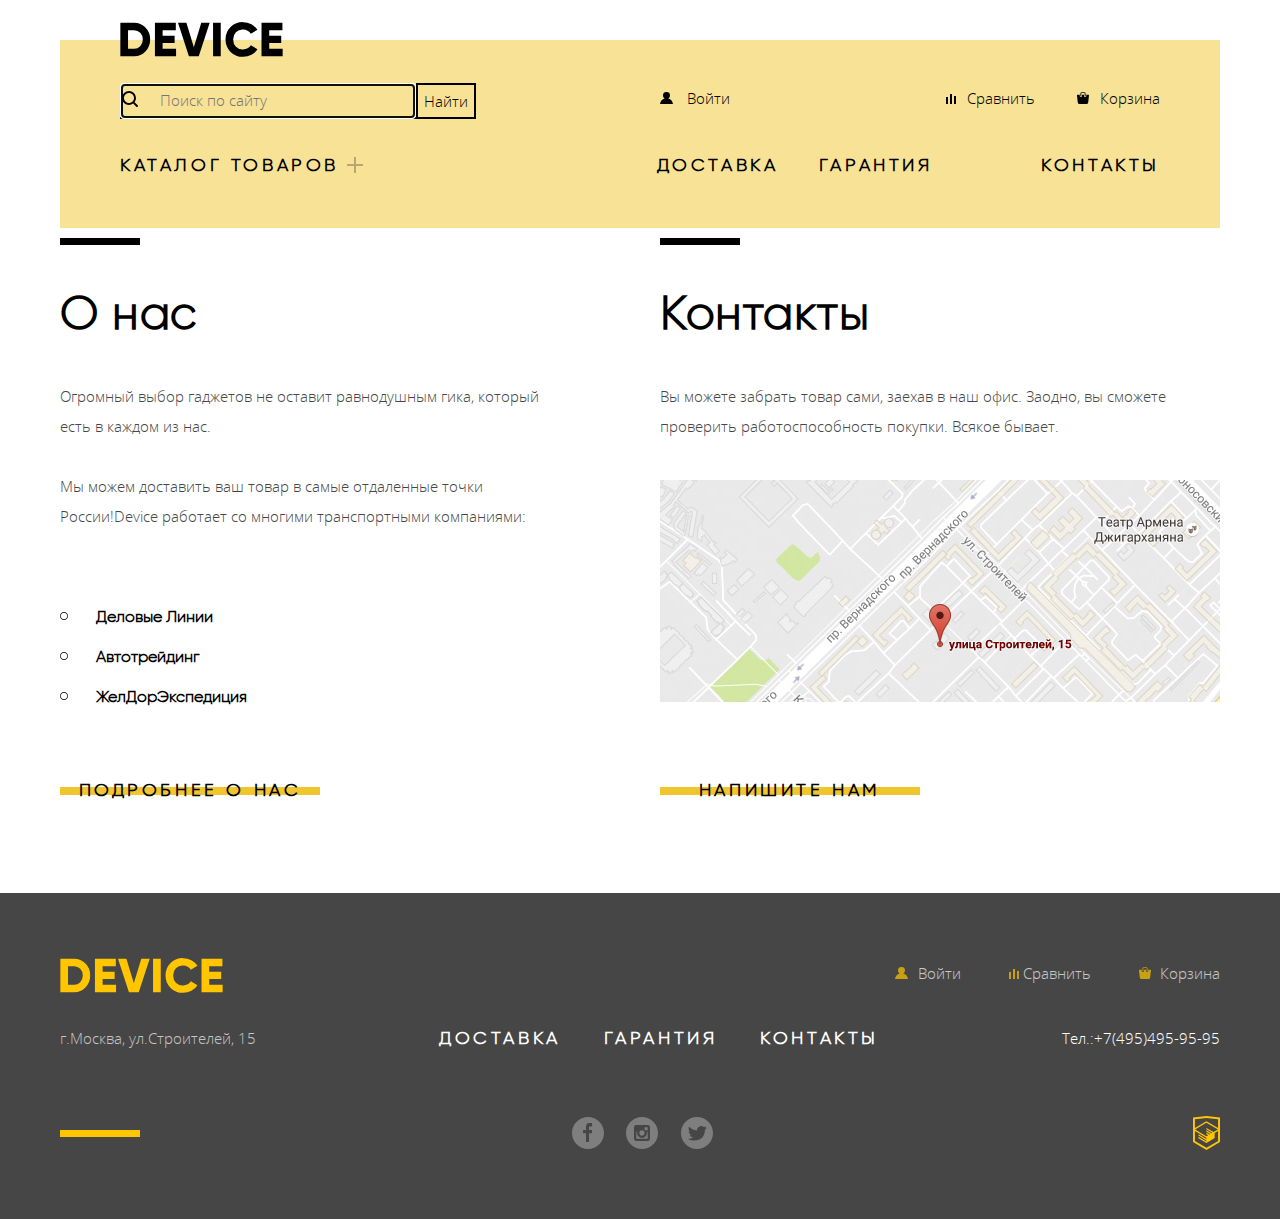
==== index.html @ 3c6da35f "Вносит изменения по замечаниям(perfect pixel)" ====
<!DOCTYPE html>
<html lang="ru">
  <head>
    <meta charset="utf-8">
    <title>HTML Academy: Девайс</title>
    <link rel="stylesheet" href="css/normalize.css">
    <link rel="stylesheet" href="css/style.css">
  </head>
  <body>
      <header class="main-header">
        <nav class="wrapper main-navigation">
          <a class="main-header-logo">
            <svg xmlns="http://www.w3.org/2000/svg" viewBox="0 0 164 35" width="163" height="35" role="img" aria-labelledby="logo-title">
              <title id="logo-title">Логотип магазина Device</title>
              <path d="m0.35 0.7v33.6h13.532a15.723 15.723 0 0 0 11.72-4.824 16.464 16.464 0 0 0 4.712-11.976 16.465 16.465 0 0 0-4.712-11.976 15.723 15.723 0 0 0-11.72-4.824zm7.733 26.208v-18.819h5.8a8.648 8.648 0 0 1 6.5 2.568 9.412 9.412 0 0 1 2.489 6.84 9.41 9.41 0 0 1-2.489 6.84 8.646 8.646 0 0 1-6.5 2.568h-5.8zm34.8-5.952h12.082v-7.3h-12.086v-5.567h13.291v-7.389h-21.024v33.6h21.265v-7.392h-13.532v-5.952zm36.343 13.344 11.019-33.6h-8.458l-7.491 24.72-7.491-24.72h-8.457l11.019 33.6zm14.4 0h7.733v-33.6h-7.733zm38.615-1.416a15.514 15.514 0 0 0 6.041-5.688l-6.67-3.84a7.488 7.488 0 0 1-3.165 3.024 9.874 9.874 0 0 1-4.664 1.1 9.594 9.594 0 0 1-7.177-2.736 9.907 9.907 0 0 1-2.682-7.248 9.908 9.908 0 0 1 2.682-7.248 9.594 9.594 0 0 1 7.177-2.736 9.914 9.914 0 0 1 4.64 1.08 7.6 7.6 0 0 1 3.189 3.048l6.67-3.84a15.881 15.881 0 0 0-6.09-5.688 17.419 17.419 0 0 0-8.409-2.088 17.12 17.12 0 0 0-17.592 17.472 17.12 17.12 0 0 0 17.589 17.476 17.519 17.519 0 0 0 8.458-2.088zm17.881-11.928h12.082v-7.3h-12.085v-5.567h13.29v-7.389h-21.022v33.6h21.264v-7.392h-13.532v-5.952z"/>
            </svg>
          </a>
          <ul class="user-navigation-list">
            <li>
              <form class="search-form" action="https://echo.htmlacademy.ru" method="post">
                <label class="visually-hidden" for="search">Поиск по сайту</label>
                <input class="search-input" type="search" name="search" id="search" autofocus placeholder="Поиск по сайту">
                <input class="search-button" type="submit" value="Найти">
              </form>
            </li>
            <li>
              <ul class="user-navigation">
                <li>
                  <a href="login.html">
                    <svg class="header-icon header-user-icon">
                      <use xlink:href="img/usernavigation.svg#user"></use>
                    </svg>
                    Войти
                  </a>
                </li>
                <li>
                  <a href="compare.html">
                    <svg class="header-icon header-compare-icon">
                      <use xlink:href="img/usernavigation.svg#compare"></use>
                    </svg>
                    Сравнить
                  </a>
                </li>
                <li>
                  <a href="cart.html">
                    <svg class="header-icon header-cart-icon">
                      <use xlink:href="img/usernavigation.svg#cart"></use>
                    </svg>
                    Корзина
                  </a>
                </li>
              </ul>
            </li>
          </ul>
          <ul class="site-navigation-list">
            <li class="main-catalog">
              <a class="catalog-link" href="catalog.html">Каталог товаров</a>
              <ul class="main-catalog-list">
                <li class="catalog-list-item">
                  <a href="catalog-vr.html">Виртуальная реальность</a>
                  <a href="catalog-monopods.html">Моноподы для селфи</a>
                  <a href="catalog-action-camera.html">Экшн камера</a>
                </li>
                <li class="catalog-list-item">
                  <a href="catalog-fitness-bracelets.html">Фитнес-браслеты</a>
                  <a href="catalog-smart-watch.html">Умные часы</a>
                </li>
                <li class="catalog-list-item">
                  <a href="catalog-quadcopters.html">Квадрокоптеры</a>
                </li>
              </ul>
            </li>
            <li><a href="delivery.html">Доставка</a></li>
            <li><a href="warranty.html">Гарантия</a></li>
            <li><a href="contacts.html">Контакты</a></li>
          </ul>
        </nav>
      </header>
      <main class="page-content">
        <div class="container">
          <h1 class="visually-hidden">Интернет-магазин Device</h1>
          <!-- Здесь будет еще 4 section -->
          <div class="columns">
            <section class="aboutUs">
              <h2>О нас</h2>
              <p>Огромный выбор гаджетов не оставит равнодушным гика, который есть в каждом из нас.</p>
              <p>Мы можем доставить ваш товар в самые отдаленные точки России!Device работает со многими
                транспортными компаниями:</p>
              <ul>
                <li>Деловые Линии</li>
                <li>Автотрейдинг</li>
                <li>ЖелДорЭкспедиция</li>
              </ul>
              <a class="button about-button" href="about-us.html">Подробнее о нас</a>
            </section>

            <section class="contacts">
              <h2>Контакты</h2>
              <p>Вы можете забрать товар сами, заехав в наш офис. Заодно, вы сможете проверить работоспособность
                покупки. Всякое бывает.
              </p>
              <a class="contacts-map" href="map.html">
                <img src="img/map-jpg.jpg" width="560" height="222" alt="Мы находимся по адресу г.Москва, ул.Строителей, 15">
              </a>
              <a class="button about-button" href="write-to-us.html">Напишите нам</a>
            </section>
          </div>
        </div>
      </main>
      <footer class="main-footer">
        <div class="wrapper footer-wrapper">
          <div class="footer-row footer-row-user">
            <a class="footer-logo">
              <svg xmlns="http://www.w3.org/2000/svg" viewBox="0 0 164 35" width="163" height="35" role="img" aria-labelledby="logo-title">
                <title id="logo-title">Логотип магазина Device</title>
                <path d="m0.35 0.7v33.6h13.532a15.723 15.723 0 0 0 11.72-4.824 16.464 16.464 0 0 0 4.712-11.976 16.465 16.465 0 0 0-4.712-11.976 15.723 15.723 0 0 0-11.72-4.824zm7.733 26.208v-18.819h5.8a8.648 8.648 0 0 1 6.5 2.568 9.412 9.412 0 0 1 2.489 6.84 9.41 9.41 0 0 1-2.489 6.84 8.646 8.646 0 0 1-6.5 2.568h-5.8zm34.8-5.952h12.082v-7.3h-12.086v-5.567h13.291v-7.389h-21.024v33.6h21.265v-7.392h-13.532v-5.952zm36.343 13.344 11.019-33.6h-8.458l-7.491 24.72-7.491-24.72h-8.457l11.019 33.6zm14.4 0h7.733v-33.6h-7.733zm38.615-1.416a15.514 15.514 0 0 0 6.041-5.688l-6.67-3.84a7.488 7.488 0 0 1-3.165 3.024 9.874 9.874 0 0 1-4.664 1.1 9.594 9.594 0 0 1-7.177-2.736 9.907 9.907 0 0 1-2.682-7.248 9.908 9.908 0 0 1 2.682-7.248 9.594 9.594 0 0 1 7.177-2.736 9.914 9.914 0 0 1 4.64 1.08 7.6 7.6 0 0 1 3.189 3.048l6.67-3.84a15.881 15.881 0 0 0-6.09-5.688 17.419 17.419 0 0 0-8.409-2.088 17.12 17.12 0 0 0-17.592 17.472 17.12 17.12 0 0 0 17.589 17.476 17.519 17.519 0 0 0 8.458-2.088zm17.881-11.928h12.082v-7.3h-12.085v-5.567h13.29v-7.389h-21.022v33.6h21.264v-7.392h-13.532v-5.952z"/>
              </svg>
            </a>
            <ul class="footer-user-navigation">
              <li>
                <a href="login.html">
                  <svg class="footer-icon footer-user-icon">
                    <use xlink:href="img/usernavigation.svg#user"></use>
                  </svg>
                  Войти
                </a>
              </li>
              <li>
                <a href="compare.html">
                  <svg class="footer-icon footer-compare-icon">
                    <use xlink:href="img/usernavigation.svg#compare"></use>
                  </svg>
                  Сравнить
                </a>
              </li>
              <li>
                <a href="cart.html">
                  <svg class="footer-icon footer-cart-icon">
                    <use xlink:href="img/usernavigation.svg#cart"></use>
                  </svg>
                  Корзина
                </a>
              </li>
            </ul>
          </div>

          <div class="footer-row footer-row-site">
            <p>г.Москва, ул.Строителей, 15</p>
            <ul class="footer-site-navigation">
              <li><a href="delivery.html">Доставка</a></li>
              <li><a href="warranty.html">Гарантия</a></li>
              <li><a href="contacts.html">Контакты</a></li>
            </ul>
            <a class="footer-phone" href="tel:+74954959595">Тел.:+7(495)495-95-95</a>
          </div>

          <div class="footer-row footer-row-social">
            <ul class="footer-social">
              <li class="fb">
                <a class="social-button" href="#">
                  <span class="visually-hidden">Фейсбук</span>
                  <svg xmlns="http://www.w3.org/2000/svg" width="32" height="32" viewBox="0 0 32 32">
                    <path fill="#FFF" d="M16 0C7.164 0 0 7.163 0 16s7.164 16 16 16c8.837 0 16-7.164 16-16S24.837 0 16 0zm4.062
                    9.455h-3.021v3.444h3.021v3.445h-3.021v8.61H14.02v-8.61H11v-3.445h3.021V9.455c0-1.902
                    1.353-3.445 3.021-3.445h3.021v3.445z"/>
                  </svg>
                </a>
              </li>
              <li class="instagram">
                <a class="social-button" href="#">
                  <span class="visually-hidden">Инстаграм</span>
                  <svg xmlns="http://www.w3.org/2000/svg" width="32" height="32" viewBox="0 0 32 32"><g fill="#FFF">
                    <path d="M20.916 16a4.938 4.938 0 1 1-9.877 0c0-.394.051-.773.138-1.14h-.897v6.838h11.396V14.86h-.897c.086.367.137.746.137 1.14z"/>
                    <path d="M15.978 18.659c1.466 0 2.659-1.193 2.659-2.659s-1.193-2.659-2.659-2.659c-1.466 0-2.659 1.193-2.659 2.659s1.192 2.659 2.659
                    2.659zM18.637 10.302h3.039v3.039h-3.039z"/><path d="M16 0C7.164 0 0 7.164 0 16c0 8.837 7.164 16 16 16 8.837 0 16-7.163 16-16 0-8.836-7.163-16-16-16zm7.955 21.698a2.285
                    2.285 0 0 1-2.279 2.279H10.279A2.285 2.285 0 0 1 8 21.698V10.302a2.286 2.286 0 0 1 2.279-2.279h11.396a2.286 2.286 0 0 1 2.279 2.279v11.396z"/></g></svg>
                </a>
              </li>
              <li class="twitter">
                <a class="social-button" href="#">
                  <span class="visually-hidden">Твиттер</span>
                  <svg xmlns="http://www.w3.org/2000/svg" width="32" height="32" viewBox="0 0 32 32">
                    <path fill="#FFF" d="M16 0C7.164 0 0 7.164 0 16c0 8.837 7.164 16 16 16 8.837 0 16-7.163 16-16 0-8.836-7.163-16-16-16zm7.944
                    12.809c-.251 6.516-3.463 10.832-10.992 10.702h-.486c-.447 0-4.543-.443-5.344-1.823 2.479.19 4.247-.406 5.12-1.136-1.048-.289-2.923-.461-3.251-2.848.384.104.618.221
                    1.299.113-1.307-.824-2.758-1.519-2.679-3.643.311.317 1.164.518 1.46.457-.768-.233-2.149-3.244-.974-4.781 1.984 1.79 4.075 3.482 7.804 3.643.227-2.214 1.24-3.699
                    3.168-4.325 1.84-.479 3.255.26 3.901 1.138.737-.224 1.453-.466 2.193-.685-.004.833-.569 1.463-.935 1.709.747.165 1.423-.475 1.423-.475-.184.963-1.094 1.725-1.707 1.954z"/></svg>
                </a>
              </li>
            </ul>
            <a class="footer-logo-htmlacademy" href="https://htmlacademy.ru/intensive/htmlcss">
              <img src="img/logo-html.svg" width="27" height="35" alt="Логотип HTML Academy">
            </a>
          </div>
        </div>
      </footer>

      <section class="modal modal-write">
        <h2 class="visually-hidden">Напишите нам</h2>
        <form class="write-form" action="https://echo.htmlacademy.ru" method="post">
          <p class="write-item">
            <label for="write-name">Ваше имя:</label>
            <input id="write-name" type="text" name="name" value="" placeholder="Имя Фамилия">
          </p>
          <p class="write-item">
            <label for="write-email">Ваш e-mail:</label>
            <input id="write-email" type="email" name="email" value="" placeholder="email@example.com">
          </p>
          <p class="write-item">
            <label for="write-comment">Текст письма:</label>
            <textarea id="write-comment" name="comment" placeholder="В свободной форме"></textarea>
          </p>
          <button class="button" type="submit">Отправить</button>
        </form>
        <button class="modal-close" type="button"><span class="visually-hidden">Закрыть</span></button>
      </section>

      <section class="modal modal-map">
        <h2 class="visually-hidden">Как до нас добраться</h2>
        <p>
          <img src="img/map-big-jpg.jpg" width="960" height="559" alt="Мы находимся по адресу г.Москва, ул.Строителей, 15">
        </p>
        <button class="modal-close" type="button"><span class="visually-hidden">Закрыть</span></button>
      </section>
  </body>
</html>
---- css/style.css ----
@font-face {
    font-family: 'Gilroy ExtraBold';
    src: url('../fonts/gilroylight.woff'),
         url('../fonts/gilroyextrabold.woff2');
}

@font-face {
    font-family: 'Gilroy Light';
    src: url('../fonts/gilroylight.woff'),
         url('../fonts/gilroylight.woff2');
}

@font-face {
    font-family: 'Open Sans';
    src: url('../fonts/opensans.woff'),
         url('../fonts/opensans.woff2');
}

@font-face {
    font-family: 'Open Sans Light';
    src: url('../fonts/opensanslight.woff'),
         url('../fonts/opensanslight.woff2');
}

body{
    min-width: 1160px;
    margin: 0 auto;
    padding: 0;
    padding-top: 40px;

    font-family: "Open Sans Light", Arial, sans-serif;
    font-size: 15px;
    font-weight: 300;
    font-style: normal;
    font-stretch: normal;
    line-height: 2;
    color: #464646;
    background-color: #ffffff;
}

a{
    text-decoration: none;
}

img{
    max-width: 100%;
    height: auto;
}

.visually-hidden:not(:focus):not(:active),
input[type="checkbox"].visually-hidden,
input[type="radio"].visually-hidden {
    position: absolute;
    width: 1px;
    height: 1px;
    margin: -1px;
    border: 0;
    padding: 0;
    white-space: nowrap;
    clip-path: inset(100%);
    clip: rect(0 0 0 0);
    overflow: hidden;
}

/* HEADER---------------------------------------------------------------------- */

.main-header{
    width: 1160px;
    position: relative;
    margin: 0 auto;
    padding-top: 43px;
    box-sizing: border-box;
    color: #000000;
    background-color: #f7e296;
}

.wrapper{
    width: 1040px;
    margin: 0 auto;
    padding: 0;
}

.main-header-logo{
    position: absolute;
    top: -18px;
}

.main-header-logo:hover svg,
.footer-logo:hover svg{
    opacity: 0.6;
}

.main-header-logo:focus svg,
.footer-logo:focus svg{
    opacity: 0.3;
}

.user-navigation-list{
    display: flex;
    flex-wrap: wrap;
    flex-direction: row;
    justify-content: space-between;
    margin: 0;
    margin-bottom: 35px;
    padding: 0;
    list-style: none;
}

.user-navigation-list a{
    color: #000000;
}

.header-user-icon{
    width: 13px;
    height: 12px;
    margin-right: 10px;
}

.header-compare-icon{
    width: 10px;
    height: 10px;
    margin-right: 7px;
}

.header-cart-icon{
    width: 12px;
    height: 12px;
    margin-right: 7px;
}

.user-navigation{
    display: flex;
    justify-content: space-between;
    width: 500px;
    margin: 0;
    padding: 0;
    list-style: none;
}

.user-navigation li{
    vertical-align: middle;
}

.user-navigation li:first-child{
    width: 274px;
}

.user-navigation li:last-child{
    margin-left: 30px;
}

.logout-link{
    margin-left: 19px;
    color: #000000;
    opacity: 0.3;
}

.logout-link:focus{
    color: #000000;
}

.site-navigation-list a,
.main-catalog-list a{
    display: block;
    color: #000000;
}

.user-navigation a{
    color: #000000;
}

.user-navigation-list a:hover,
.user-navigation a:hover,
.site-navigation-list a:hover,
.main-catalog-list a:hover{
    color: #000000;
    opacity: 0.6;
}

.user-navigation-list a:focus,
.user-navigation a:focus,
.site-navigation-list a:focus,
.main-catalog-list a:focus{
    color: #000000;
    opacity: 0.3;
}

.user-navigation a:hover + .header-icon{
    opacity: 0.6;
}

.user-navigation a:focus + .header-icon{
    opacity: 0.3;
}

.search-form{
    position: relative;
    display: flex;
    justify-content: space-between;
    width: 356px;
    margin: 0;
    padding: 0;
}

.search-form::before{
    content: '';
    position: absolute;
    top: 8px;
    left: 2px;
    width: 16px;
    height: 16px;
    background-image: url('../img/search.svg');
    background-repeat: no-repeat;
    background-position: top center;
    background-size: 100%;
}

.search-input{
    width: 100%;
    padding-left: 40px;
    font:inherit;
    color: rgba(0, 0, 0, 0.3);
    background-color: #f7e296;
    border: none;
}

.search-input:hover{
    color: rgba(0, 0, 0, 0.6);
}

.search-input:focus{
    color: #000000;
    border-bottom: 2px solid #000000;
}

.search-button{
    visibility: hidden;
    font: inherit;
    background-color: #f7e296;
    border: 2px solid #000000;
}

.search-button:hover{
    color: #ffffff;
    background-color: #000000;
}

.search-button:focus{
    color: rgba(255, 255, 255, 0.3);
    background-color: #000000;
}

.search-input:focus + .search-button{
    visibility: visible;
}

.site-navigation-list{
    display: flex;
    flex-wrap: wrap;
    flex-direction: row;
    justify-content: space-between;
    margin: 0;
    padding: 0;
    padding-bottom: 50px;
    list-style: none;
    font-family: 'Gilroy ExtraBold', Arial, sans-serif;
    font-size: 18px;
    font-weight: 800;
    font-style: normal;
    font-stretch: normal;
    line-height: 1.33;
    letter-spacing: 3.6px;
    text-transform: uppercase;
}

.site-navigation-list > li:first-child{
    position: relative;
    margin-right: 277px;
}

.site-navigation-list > li:last-child{
    margin-left: 68px;
}

.main-catalog-list {
    display: none;
    position: absolute;
    top: 40px;
    left: -60px;
    z-index: 3;
    width: 1100px;
    margin: 0;
    padding: 0;
    padding-left: 60px;
    padding-bottom: 40px;
    list-style: none;
    font-family: 'Open Sans Light', Arial, sans-serif;
    font-size: 15px;
    font-weight: 300;
    line-height: 2.4;
    letter-spacing: 0.2px;
    text-transform: none;
    background-color: #f7e296;
}

.catalog-list-item{
    padding: 0;
    padding-right: 60px;
    margin: 0;
    margin-top: -10px;
    margin-right: 0px;
}

.catalog-link:hover + .main-catalog-list{
    display: flex;
    flex-wrap: wrap;
    flex-direction: row;
    justify-content: flex-start;
    
}

.catalog-link::after{
    content: '';
    position: absolute;
    bottom: 5px;
    right: -24px;
    width: 16px;
    height: 16px;
    background-image: url('../img/plus.svg');
    background-repeat: no-repeat;
    background-position: top center;
    background-size: 100%;
    opacity: 0.3;
}

.page-content{
    margin-bottom: 90px;
}

.container{
    width: 1160px;
    margin: 0 auto;
}

.columns{
    position: relative;
    margin: 0;
    padding: 0;
    padding-top: 62px;
    display: flex;
    justify-content: space-between;
}

.columns h2{
    margin: 0;
    padding: 0;
    font-family: 'Gilroy ExtraBold', Arial, sans-serif;
    font-size: 47px;
    font-weight: 800;
    line-height: 1.02;
    letter-spacing: 0.5px;
    text-align: left;
    color: #000000;
}

.columns p{
    margin: 0;
    padding: 0;
}

.columns ul{
    font-family: 'Gilroy ExtraBold', Arial, sans-serif;
    font-size: 16px;
    font-weight: 800;
    line-height: 2.5;
    color: #000000;
}

.aboutUs{
    position: relative;
    display: flex;
    flex-direction: column;
    width: 480px;
}

.aboutUs::before{
    position: absolute;
    top: -52px;
    left: 0px;
    width: 80px;
    height: 7px;
    background-color: #000000;
    content: "";
}

.aboutUs h2{
    margin-bottom: 43px;
}

.aboutUs p{
    margin-bottom: 30px;
}

.aboutUs p:nth-of-type(2){
    margin-bottom: 66px;
}

.aboutUs ul{
    margin: 0;
    margin-bottom: 62px;
    padding: 0;
    list-style: none;
}

.aboutUs ul li{
    position: relative;
    padding-left: 36px;

}

.aboutUs ul li::before{
    content: '';
    position: absolute;
    top: 15px;
    left: 0;
    width: 8px;
    height: 8px;
    background-image: url('../img/slider-button-empty.svg');
    background-repeat: no-repeat;
    background-position: top center;
    background-size: 100%;
}

.about-button{
    width: 260px;
}

.contacts{
    position: relative;
    display: flex;
    flex-direction: column;
    width: 560px;
}

.contacts::before{
    position: absolute;
    top: -52px;
    left: 0px;
    width: 80px;
    height: 7px;
    background-color: #000000;
    content: "";
}

.contacts h2{
    margin-bottom: 43px;
}

.contacts p{
    margin-bottom: 39px;
}

.contacts-map{
    margin-bottom: 68px;
}

.button{
    position: relative;
    font-family: 'Gilroy ExtraBold', Arial, sans-serif;
    font-size: 18px;
    font-weight: 800;
    line-height: 1.33;
    letter-spacing: 3.6px;
    text-align: center;
    color: #000000;
    text-transform: uppercase;
    background: none;
    border: none;
    cursor: pointer;
}

.button::after{
    position: absolute;
    top: 50%;
    left: 50%;
    z-index: -1;
    width: 100%;
    height: 8px;
    content: '';
    background-color:#f0c52e;
    transform: translate(-50%, -50%);
}

.button:hover::after,
.button:focus::after{
    height: 40px;
}

.button:focus{
    opacity: 0.3;
}

.catalog-container{
    margin: 0;
    padding: 0;
    padding-top: 37px;
    box-sizing: border-box;
}

.page-title{
    margin: 0;
    margin-bottom: 20px;
    padding: 0;
    font-family: 'Gilroy ExtraBold', Arial, sans-serif;
    font-size: 47px;
    font-weight: 800;
    line-height: 1.02;
    letter-spacing: 0.5px;
    text-align: left;
    color: #000000;
}

.breadcrumbs{
    display: flex;
    margin: 0;
    margin-bottom: 44px;
    padding: 0;
    list-style: none;
}

.breadcrumbs li{
    position: relative;
    margin-right: 39px;
}

.breadcrumbs li:last-child{
    margin-right: 0;
}

.breadcrumbs li::after{
    content: '';
    position: absolute;
    bottom: 10px;
    right: -18px;
    width: 4px;
    height: 7px;
    background-image: url('../img/nav-arrow.svg');
    background-repeat: no-repeat;
    background-position: top center;
    background-size: 100%;
}

.breadcrumbs li:last-of-type::after {
    display: none;
}

.breadcrumbs a{
    font-family: 'OpenSans', Arial, sans-serif;
    font-size: 14px;
    font-weight: 300;
    line-height: 1.71;
    letter-spacing: 0.1px;
    text-align: left;
    color: rgba(0, 0, 0, 0.3);
}

.breadcrumbs a:hover{
    color: rgba(0, 0, 0, 0.6);
}

.breadcrumbs a:focus{
    color: rgba(0, 0, 0, 0.1);
}

.catalog-columns{
    width: 1440px;
    display: flex;
    margin: 0 auto;
    padding: 0;
}

.filters{
    display: flex;
    justify-content: flex-end;
    width: 468px;
    margin: 0;
    padding: 0;
    padding-top: 80px;
    padding-right: 68px;
    box-sizing: border-box;
    background-color: #ebebeb;
}

.filters-wrapper{
    width: 200px;
    margin: 0;
    margin-top: 199px;
    padding: 0;
}

fieldset{
    margin: 0;
    padding: 0;
}

.filter fieldset{
    border: none;
}

.filter legend{
    width: 100%;
    margin: 0;
    margin-bottom: 6px;
    padding: 0;
    padding-top: 10px;
    font-family: 'Gilroy ExtraBold', Arial, sans-serif;
    font-size: 18px;
    font-weight: 800;
    line-height: 1.33;
    letter-spacing: 0.2px;
    text-align: left;
    color: #000000;
    border-top: 2px solid #000000;
}

.filter ul{
    list-style: none;
}

.filter-option label {
    position: relative;
    display: block;
    margin-bottom: 10px;
    cursor: pointer;
    user-select: none;
}

.filter ul li:last-child{
    margin-bottom: 40px;
}

.filter-input:disabled + label{
    color: #a6a6a6;
    opacity: 0.25;
}

.filter-input-checkbox + label::before {
    content: "";
    position: absolute;
    left: -42px;
    top: 4px;
    width: 24px;
    height: 24px;
    background-image: url("../img/checkbox-off.svg");
    background-repeat: no-repeat;
    background-position: top center;
    background-size: 100%;
}

.filter-input-checkbox:checked + label::before {
    content: "";
    position: absolute;
    left: -42px;
    top: 4px;
    width: 28px;
    height: 28px;
    background-image: url("../img/checkbox-on.svg");
    background-repeat: no-repeat;
    background-position: top center;
    background-size: 100%;
}

.filter-input-checkbox:hover + label::before {
    opacity: 0.6;
}

.filter-input-radio + label::before {
    content: "";
    position: absolute;
    left: -42px;
    top: 0;
    width: 17px;
    height: 17px;
    border: 4px solid #000000;
    border-radius: 50%;
}

.filter-input-radio:checked + label::after {
    content: "";
    position: absolute;
    top: 7px;
    left: -35px;
    width: 11px;
    height: 11px;
    background-color: #000000;
    border-radius: 50%;
}

.filter-input-radio:hover + label::before,
.filter-input-radio:hover + label::after {
    opacity: 0.6;
}

.filter-button{
    width: 100%;
    z-index: 0;
}

.catalog{
    display: flex;
    justify-content: center;
    width: 972px;
    margin: 0;
    padding: 0;
    padding-top: 70px;
    padding-bottom: 136px;
}

.catalog-wrapper{
    margin: 0;
    padding: 0;
}

.catalog-list{
    display: flex;
    flex-wrap: wrap;
    margin: 0;
    padding: 0;
    list-style: none;
    padding-top: 69px;
    padding-left: 72px;
}

.catalog-item{
    position: relative;
    width: 360px;
    margin-right: 40px;
    margin-bottom: 46px;
}

.catalog-item-button{
    position: absolute;
    top: 30%;
    display: none;
    width: 100%;
    margin: 0;
    padding: 0;
    z-index: 5;
}

.catalog-item-button .button{
    width: 200px;
    margin-bottom: 30px;
}

.catalog-item:hover .catalog-item-button {
    display: flex;
    flex-direction: column;
    justify-content: space-between;
    align-items: center;

}

.catalog-item img{
    margin-bottom: 23px;
}

.catalog-item:hover img{
    opacity: 0.7;
    background-color: #eeeeee;
}

.catalog-item:nth-child(2n){
    margin-right: 0;
}

.catalog-info{
    display: flex;
    flex-direction: row;
    justify-content: space-between;
}

.catalog-item-title{
    width: 263px;
    margin: 0;
    padding: 0;
    font-family: 'Gilroy ExtraBold', Arial, sans-serif;
    font-size: 18px;
    font-weight: 800;
    font-style: normal;
    font-stretch: normal;
    line-height: 1.33;
    letter-spacing: 0.2px;
    text-align: left;
    color: #000000;
}

.catalog-item-title a{
    font-family: 'Gilroy ExtraBold', Arial, sans-serif;
    font-size: 18px;
    font-weight: 800;
    line-height: 1.33;
    letter-spacing: 0.2px;
    text-align: left;
    color: #000000;
}

.catalog-item-price{
    width: 80px;
    margin: 0;
    padding: 0;
    font-family: 'Gilroy Light', Arial, sans-serif;
    font-size: 16px;
    font-weight: 300;
    line-height: 1.5;
    letter-spacing: 0.2px;
    text-align: right;
    color: #464646;
}

.compare-button{
    font-size: 13px;
    font-weight: 300;
    line-height: 1.54;
    letter-spacing: 0.1px;
    text-align: center;
    color: rgba(0, 0, 0, 0.5);
}

.compare-button:hover{
    color: #000000;
}

.compare-button:focus{
    color: rgba(0, 0, 0, 0.2);
}

.new::after{
    position: absolute;
    top: 29px;
    right: 27px;
    width: 56px;
    height: 40px;
    font-family: 'Gilroy ExtraBold', Arial, sans-serif;
    font-size: 14px;
    font-weight: 800;
    color: #000000;
    text-align: center;
    padding-top: 16px;
    text-transform: uppercase;
    background-color: transparent;
    border: 2px solid #000000;
    border-radius: 50%;
    content: "new";
    opacity: 0.1;
}

.main-footer{
    margin: 0;
    padding: 0;
    padding-top: 65px;
    padding-bottom: 60px;
    box-sizing: border-box;
    color: rgba(255, 255, 255, 0.7);
    background-color: #464646;
}

.footer-wrapper{
    display: flex;
    flex-direction: column;
    width: 1160px;
}

.footer-row{
    display: flex;
    flex-direction: row;
    justify-content: space-between;
    margin: 0;
    padding: 0;
}

.footer-row-user{
    margin-bottom: 21px;
}

.footer-logo svg{
    fill:#ffc600;
}

.footer-user-navigation{
    margin: 0;
    padding: 0;
}

.footer-user-navigation li{
    margin-left: 48px;
}

.footer-user-navigation .logout-link{
    margin-left: 15px;
}

.footer-user-icon{
    width: 13px;
    height: 12px;
    margin-right: 6px;
    fill: #ffc600;
}

.footer-compare-icon{
    width: 10px;
    height: 10px;
    fill: #ffc600;
}

.footer-cart-icon{
    width: 12px;
    height: 12px;
    margin-right: 5px;
    fill: #ffc600;
}

.footer-row-site{
    margin-bottom: 63px;
}

.footer-row-social{
    position: relative;
    align-items: center;
}

.footer-row-social::before {
    position: absolute;
    top: 14px;
    left: 0;
    display: block;
    margin: 0;
    width: 80px;
    height: 7px;
    content: "";
    background-color: #ffc600;
}

.footer-row-site p{
    margin: 0;
    padding: 0;
}

.footer-site-navigation{
    width: 440px;
    margin: 0;
    padding: 0;
}

.footer-user-navigation,
.footer-site-navigation,
.footer-social{
    display: flex;
    flex-direction: row;
    justify-content: space-between;
    list-style: none;
}

.footer-user-navigation a{
    font: inherit;
    color: #ffffff;
    opacity: 0.7;
}

.footer-user-navigation a:hover{
    color: #ffffff;
}

.footer-user-navigation a:focus{
    color: #ffffff;
    opacity: 0.3;
}

.footer-user-navigation a:hover + .footer-icon{
    opacity: 0.6;
}

.footer-user-navigation a:focus + .footer-icon{
    opacity: 0.3;
}

.footer-site-navigation a{
    font-family: 'Gilroy ExtraBold', Arial, sans-serif ;
    font-size: 18px;
    font-weight: 800;
    line-height: 1.33;
    letter-spacing: 3.6px;
    text-align: left;
    color: #ffffff;
    text-transform: uppercase;
}

.footer-site-navigation a:hover{
    color: #ffffff;
    opacity: 0.6;
}

.footer-site-navigation a:focus{
    color: #ffffff;
    opacity: 0.3;
}

.footer-phone{
    font: inherit;
    color: #ffffff;
}

.footer-phone:hover,
.footer-phone:focus{
    color: rgba(255, 255, 255, 0.6);
}

.footer-social{
    width: 150px;
    margin: 0 auto;
    padding: 0;
}

.footer-social a{
    opacity: 0.3;
}

.footer-social a:hover{
    opacity: 0.6;
}

.footer-social a:focus{
    opacity: 0.1;
}

.fb{
    margin-left: 20px;
}

.twitter{
    margin-right: -11px;
}

.footer-logo-htmlacademy:hover{
    opacity: 0.6;
}

.footer-logo-htmlacademy:focus{
    opacity: 0.3;
}

.modal{
    position: fixed;
}

.modal-write{
    top: 50%;
    left: 50%;
    display: none;
    width: 960px;
    height: 553px;
    margin-top: -277px;
    margin-left: -480px;
    padding: 80px 100px;
    background-color: #ffffff;
    box-shadow: 0px 10px 20px 0 rgba(4, 6, 6, 0.2);
    box-sizing: border-box;
}

.modal-close{
    position: absolute;
    top: 22px;
    right: 22px;
    width: 55px;
    height: 55px;
    background-color: #f0c52e;
    border: none;
    border-radius: 50%;
    cursor: pointer;
    opacity: 0.5;
}

.modal-close::before {
    content: "";
    position: absolute;
    top: 50%;
    left: 50%;
    width: 2px;
    height: 30px;
    background-color: #ffffff;
    transform: translate(-50%, -50%) rotate(45deg);
}

.modal-close::after {
    content: "";
    position: absolute;
    top: 50%;
    left: 50%;
    width: 2px;
    height: 30px;
    background-color: #ffffff;
    transform: translate(-50%, -50%) rotate(135deg);
}

.modal-close:hover {
    opacity: 1;
}

.modal-close:focus {
    opacity: 0.3;
}

.write-form{
    display: flex;
    flex-wrap: wrap;
    justify-content: space-between;
}

.write-form p{
    display: flex;
    flex-direction: column;
    flex-wrap: wrap;
}

.write-form label{
    font-family: 'Gilroy ExtraBold', Arial, sans-serif;
    font-size: 18px;
    font-weight: 800;
    line-height: 1.33;
    letter-spacing: normal;
    text-align: left;
    color: #000000;
}

.write-form input[type="text"],
.write-form input[type="email"]{
    width: 340px;
    padding-top: 19px;
    padding-bottom: 21px;
    padding-left: 20px;
    outline: none;
}

.write-form textarea{
    width: 740px;
    margin-bottom: 55px;
    padding-top: 19px;
    padding-left: 20px;
    padding-bottom: 84px;
    outline: none;
}

.write-form input[type="text"],
.write-form input[type="email"],
.write-form textarea{
    font-family: 'Open Sans', Arial, sans-serif;
    font-size: 14px;
    font-weight: 400;
    line-height: 1.29;
    letter-spacing: normal;
    text-align: left;
    color: rgba(70, 70, 70, 0.4);
    background-color: #f2f2f2;
    border: none;
}

.write-form input:hover,
.write-form textarea:hover{
    background-color: #eaeaea;
}

.write-form input:focus,
.write-form textarea:focus{
    color:#464646;
    outline: 3px solid #f7e296;
    background-color: #ffffff;
}

.write-form input:invalid{
    background-color: #f6dada;
}

.modal-map{
    top: 50%;
    left: 50%;
    display: none;
    width: 960px;
    height: 559px;
    margin-top: -280px;
    margin-left: -480px;
}
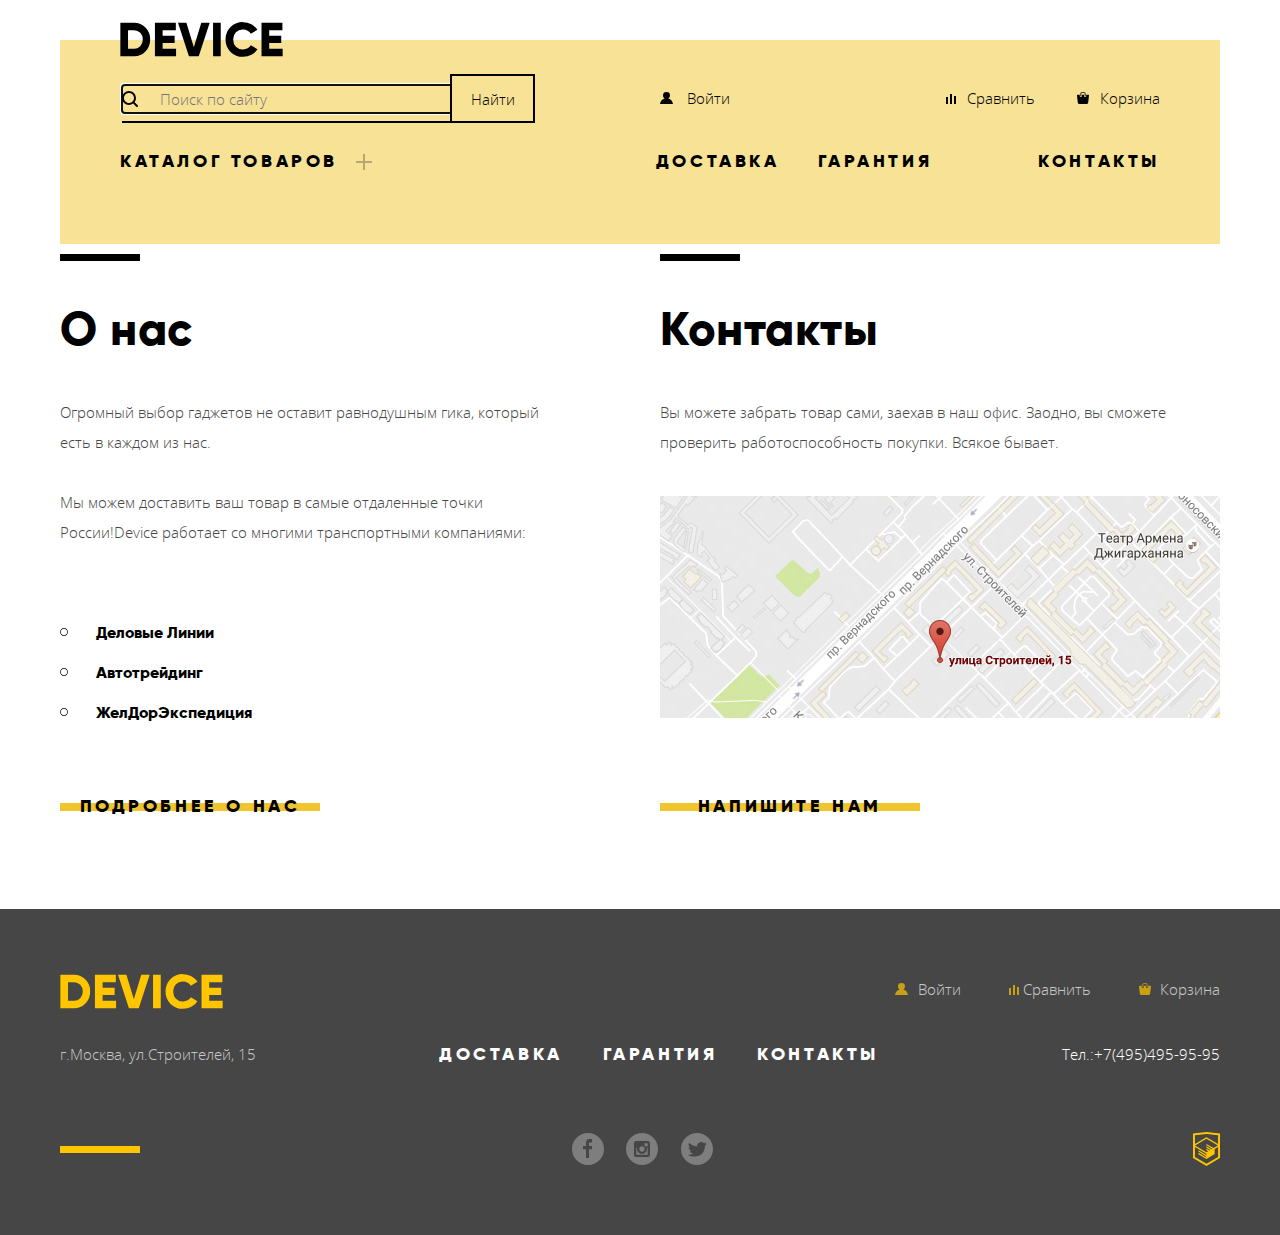
==== commit 7a8a72e3: "Вносит изменения по замечаниям(1.3.4.6)" ====
--- a/index.html
+++ b/index.html
@@ -18,9 +18,9 @@
           <ul class="user-navigation-list">
             <li>
               <form class="search-form" action="https://echo.htmlacademy.ru" method="post">
-                <label class="visually-hidden" for="search">Поиск по сайту</label>
                 <input class="search-input" type="search" name="search" id="search" autofocus placeholder="Поиск по сайту">
                 <input class="search-button" type="submit" value="Найти">
+                <label class="search-label" for="search"><span class="visually-hidden">Поиск по сайту</span></label>
               </form>
             </li>
             <li>
--- a/css/style.css
+++ b/css/style.css
@@ -1,6 +1,6 @@
 @font-face {
     font-family: 'Gilroy ExtraBold';
-    src: url('../fonts/gilroylight.woff'),
+    src: url('../fonts/gilroyextrabold.woff'),
          url('../fonts/gilroyextrabold.woff2');
 }
 
@@ -202,8 +202,24 @@
     padding: 0;
 }
 
-.search-form::before{
-    content: '';
+.search-input{
+    width: 100%;
+    padding-left: 40px;
+    font:inherit;
+    color: rgba(0, 0, 0, 0.3);
+    background-color: #f7e296;
+    border: none;
+}
+
+.search-input:hover{
+    color: rgba(0, 0, 0, 0.6);
+}
+
+.search-input:focus{
+    color: #000000;
+}
+
+.search-label{
     position: absolute;
     top: 8px;
     left: 2px;
@@ -215,26 +231,24 @@
     background-size: 100%;
 }
 
-.search-input{
-    width: 100%;
-    padding-left: 40px;
-    font:inherit;
-    color: rgba(0, 0, 0, 0.3);
-    background-color: #f7e296;
-    border: none;
-}
-
-.search-input:hover{
-    color: rgba(0, 0, 0, 0.6);
-}
-
-.search-input:focus{
-    color: #000000;
-    border-bottom: 2px solid #000000;
+.search-label::before{
+    content: "";
+    position: absolute;
+    bottom: -16px;
+    left: 0;
+    display: none;
+    width: 400px;
+    height: 2px;
+    background-color: #000000;
 }
 
 .search-button{
     visibility: hidden;
+    position: absolute;
+    top: -9px;
+    left: 330px;
+    width: 85px;
+    padding: 7.5px 0;
     font: inherit;
     background-color: #f7e296;
     border: 2px solid #000000;
@@ -252,6 +266,10 @@
 
 .search-input:focus + .search-button{
     visibility: visible;
+}
+
+.search-input:focus ~ .search-label::before{
+    display: block;
 }
 
 .site-navigation-list{
@@ -275,7 +293,7 @@
 
 .site-navigation-list > li:first-child{
     position: relative;
-    margin-right: 277px;
+    margin-right: 250px;
 }
 
 .site-navigation-list > li:last-child{
@@ -311,19 +329,27 @@
     margin-right: 0px;
 }
 
+.catalog-link{
+    padding-bottom: 20px;
+    padding-right: 30px;
+}
+
 .catalog-link:hover + .main-catalog-list{
     display: flex;
     flex-wrap: wrap;
     flex-direction: row;
     justify-content: flex-start;
-    
+}
+
+.main-catalog-list:hover{
+    display: flex;
 }
 
 .catalog-link::after{
     content: '';
     position: absolute;
-    bottom: 5px;
-    right: -24px;
+    bottom: 24px;
+    right: -4px;
     width: 16px;
     height: 16px;
     background-image: url('../img/plus.svg');
@@ -969,11 +995,16 @@
 
 .footer-user-navigation a:hover{
     color: #ffffff;
+    opacity: 1;
 }
 
 .footer-user-navigation a:focus{
     color: #ffffff;
     opacity: 0.3;
+}
+
+.footer-icon{
+    opacity: 1;
 }
 
 .footer-user-navigation a:hover + .footer-icon{
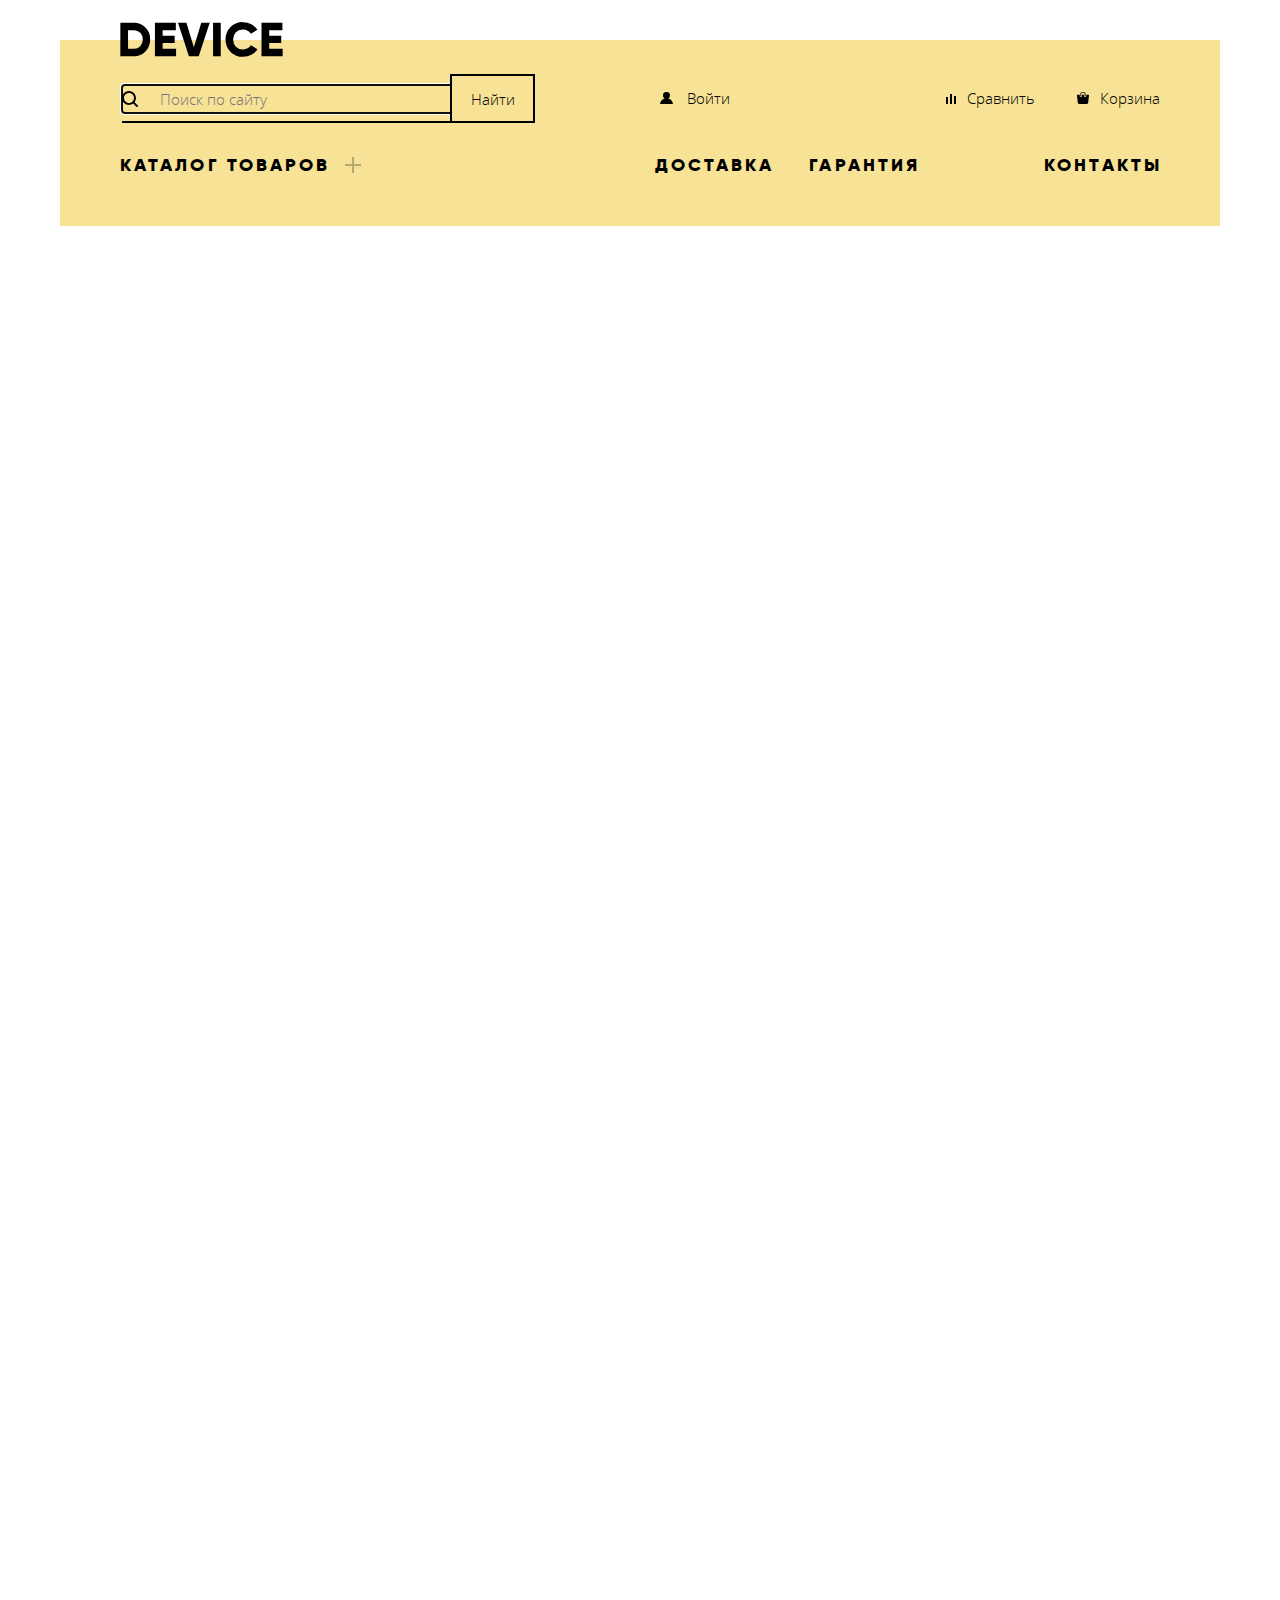
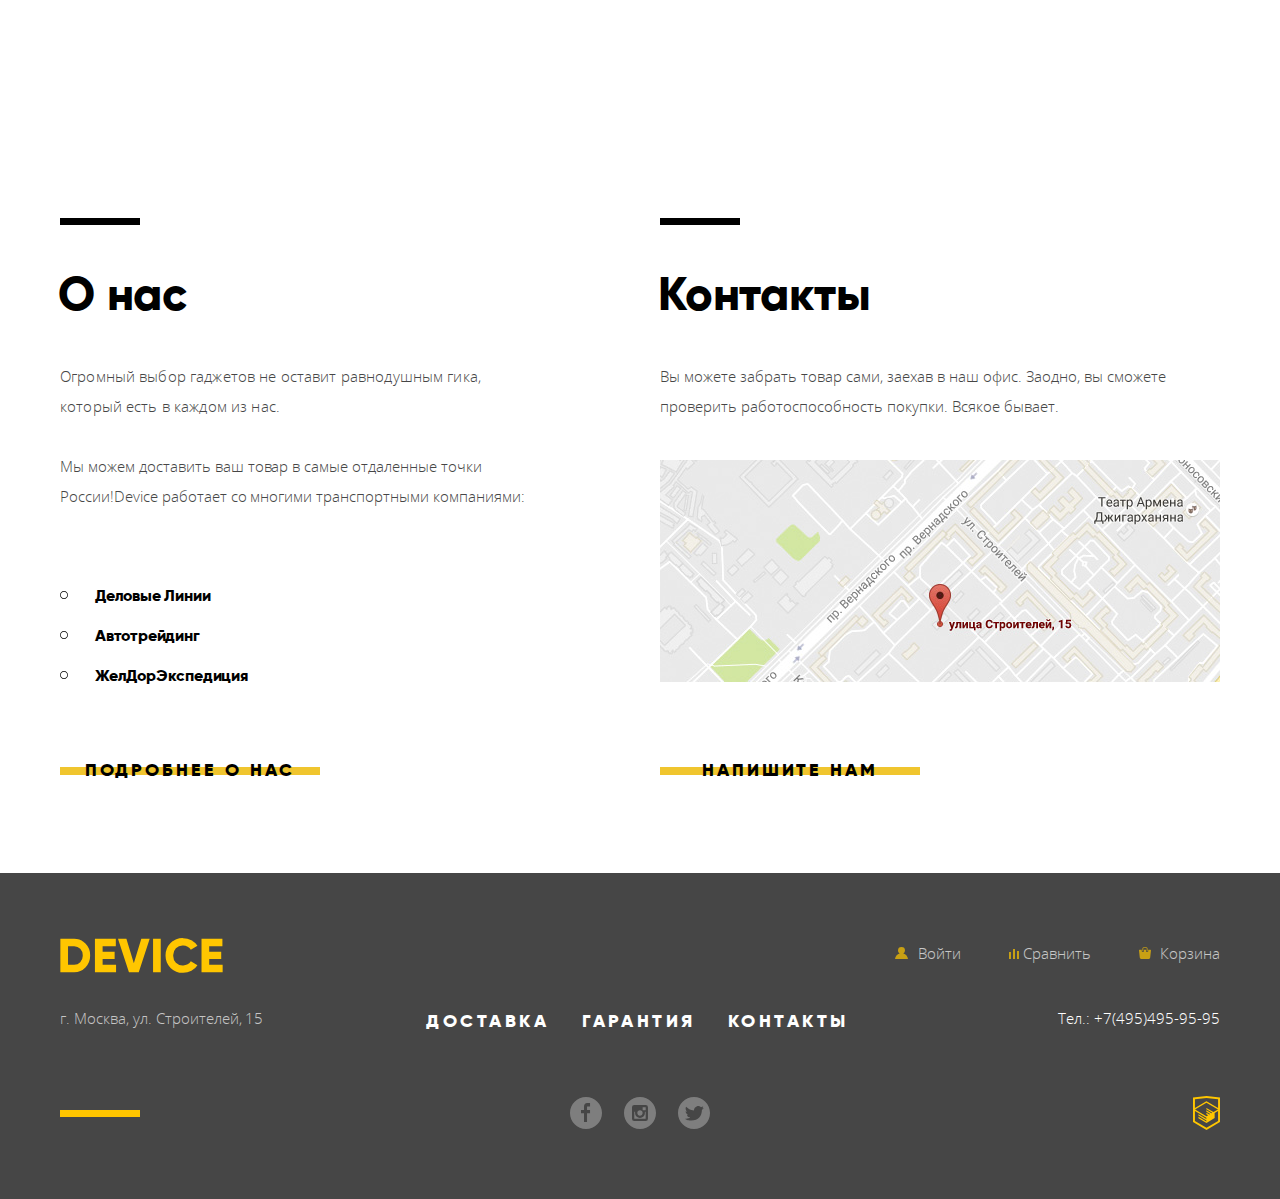
==== commit 8898c7b4: "Вносит изменения по замечаниям" ====
--- a/index.html
+++ b/index.html
@@ -70,13 +70,13 @@
                 </li>
               </ul>
             </li>
-            <li><a href="delivery.html">Доставка</a></li>
-            <li><a href="warranty.html">Гарантия</a></li>
-            <li><a href="contacts.html">Контакты</a></li>
+            <li class="delivery"><a href="delivery.html">Доставка</a></li>
+            <li class="warranty"><a href="warranty.html">Гарантия</a></li>
+            <li><a class="contacts-link" href="contacts.html">Контакты</a></li>
           </ul>
         </nav>
       </header>
-      <main class="page-content">
+      <main class="page-content page-content-index">
         <div class="container">
           <h1 class="visually-hidden">Интернет-магазин Device</h1>
           <!-- Здесь будет еще 4 section -->
@@ -145,13 +145,13 @@
           </div>
 
           <div class="footer-row footer-row-site">
-            <p>г.Москва, ул.Строителей, 15</p>
+            <p>г. Москва, ул. Строителей, 15</p>
             <ul class="footer-site-navigation">
               <li><a href="delivery.html">Доставка</a></li>
               <li><a href="warranty.html">Гарантия</a></li>
               <li><a href="contacts.html">Контакты</a></li>
             </ul>
-            <a class="footer-phone" href="tel:+74954959595">Тел.:+7(495)495-95-95</a>
+            <a class="footer-phone" href="tel:+74954959595">Тел.: +7(495)495-95-95</a>
           </div>
 
           <div class="footer-row footer-row-social">
--- a/css/style.css
+++ b/css/style.css
@@ -101,7 +101,7 @@
     flex-direction: row;
     justify-content: space-between;
     margin: 0;
-    margin-bottom: 35px;
+    margin-bottom: 38px;
     padding: 0;
     list-style: none;
 }
@@ -276,28 +276,35 @@
     display: flex;
     flex-wrap: wrap;
     flex-direction: row;
-    justify-content: space-between;
-    margin: 0;
-    padding: 0;
-    padding-bottom: 50px;
+    justify-content: flex-start;
+    margin: 0;
+    padding: 0;
+    padding-bottom: 29px;
     list-style: none;
     font-family: 'Gilroy ExtraBold', Arial, sans-serif;
     font-size: 18px;
     font-weight: 800;
-    font-style: normal;
+    /*font-style: normal;
     font-stretch: normal;
     line-height: 1.33;
-    letter-spacing: 3.6px;
+    letter-spacing: 3.6px;*/
     text-transform: uppercase;
 }
 
 .site-navigation-list > li:first-child{
     position: relative;
-    margin-right: 250px;
+    margin-right: 290px;
 }
 
 .site-navigation-list > li:last-child{
-    margin-left: 68px;
+    margin-left: auto;
+}
+
+.site-navigation-list > li> a{
+    font-size: 18px;
+    line-height: 24px;
+    letter-spacing: 3.1px;
+    font-style: normal;
 }
 
 .main-catalog-list {
@@ -331,7 +338,7 @@
 
 .catalog-link{
     padding-bottom: 20px;
-    padding-right: 30px;
+    padding-right: 34px;
 }
 
 .catalog-link:hover + .main-catalog-list{
@@ -349,7 +356,7 @@
     content: '';
     position: absolute;
     bottom: 24px;
-    right: -4px;
+    right: 4px;
     width: 16px;
     height: 16px;
     background-image: url('../img/plus.svg');
@@ -359,8 +366,21 @@
     opacity: 0.3;
 }
 
+.delivery{
+    margin-right: 35px;
+}
+
+.contacts-link{
+    margin-right: -2px;
+}
+
 .page-content{
     margin-bottom: 90px;
+}
+
+/* временно для сетки -----------------------------------*/
+.page-content-index{
+    padding-top: 1582px;
 }
 
 .container{
@@ -379,12 +399,13 @@
 
 .columns h2{
     margin: 0;
+    margin-left: -2px;
     padding: 0;
     font-family: 'Gilroy ExtraBold', Arial, sans-serif;
     font-size: 47px;
     font-weight: 800;
-    line-height: 1.02;
-    letter-spacing: 0.5px;
+    line-height: 48px;
+    letter-spacing: -0.2px;
     text-align: left;
     color: #000000;
 }
@@ -427,20 +448,26 @@
     margin-bottom: 30px;
 }
 
+.aboutUs p:nth-of-type(1){
+    letter-spacing: 0.135px;
+}
+
 .aboutUs p:nth-of-type(2){
-    margin-bottom: 66px;
+    margin-bottom: 65px;
+    letter-spacing: -0.02px;
 }
 
 .aboutUs ul{
     margin: 0;
-    margin-bottom: 62px;
+    margin-bottom: 63px;
     padding: 0;
     list-style: none;
 }
 
 .aboutUs ul li{
     position: relative;
-    padding-left: 36px;
+    padding-left: 35px;
+    letter-spacing: -0.2px;
 
 }
 
@@ -459,6 +486,10 @@
 
 .about-button{
     width: 260px;
+    font-size: 18px;
+    line-height: 24px;
+    letter-spacing: 3.28px;
+    font-style: normal;
 }
 
 .contacts{
@@ -496,7 +527,7 @@
     font-size: 18px;
     font-weight: 800;
     line-height: 1.33;
-    letter-spacing: 3.6px;
+    letter-spacing: 2.91px;
     text-align: center;
     color: #000000;
     text-transform: uppercase;
@@ -529,7 +560,7 @@
 .catalog-container{
     margin: 0;
     padding: 0;
-    padding-top: 37px;
+    padding-top: 38px;
     box-sizing: border-box;
 }
 
@@ -540,8 +571,8 @@
     font-family: 'Gilroy ExtraBold', Arial, sans-serif;
     font-size: 47px;
     font-weight: 800;
-    line-height: 1.02;
-    letter-spacing: 0.5px;
+    line-height: 48px;
+    letter-spacing: -0.2px;
     text-align: left;
     color: #000000;
 }
@@ -556,7 +587,11 @@
 
 .breadcrumbs li{
     position: relative;
-    margin-right: 39px;
+    margin-right: 36px;
+}
+
+.breadcrumbs li:nth-child(2){
+    margin-right: 38px;
 }
 
 .breadcrumbs li:last-child{
@@ -576,6 +611,10 @@
     background-size: 100%;
 }
 
+.breadcrumbs li:nth-child(2)::after{
+    right: -22px;
+}
+
 .breadcrumbs li:last-of-type::after {
     display: none;
 }
@@ -642,8 +681,8 @@
     font-family: 'Gilroy ExtraBold', Arial, sans-serif;
     font-size: 18px;
     font-weight: 800;
-    line-height: 1.33;
-    letter-spacing: 0.2px;
+    line-height: 24px;
+    letter-spacing: -0.38px;
     text-align: left;
     color: #000000;
     border-top: 2px solid #000000;
@@ -815,8 +854,8 @@
     font-weight: 800;
     font-style: normal;
     font-stretch: normal;
-    line-height: 1.33;
-    letter-spacing: 0.2px;
+    line-height: 24px;
+    letter-spacing: -0.2px;
     text-align: left;
     color: #000000;
 }
@@ -825,8 +864,8 @@
     font-family: 'Gilroy ExtraBold', Arial, sans-serif;
     font-size: 18px;
     font-weight: 800;
-    line-height: 1.33;
-    letter-spacing: 0.2px;
+    line-height: 24px;
+    letter-spacing: -0.2px;
     text-align: left;
     color: #000000;
 }
@@ -872,7 +911,7 @@
     font-weight: 800;
     color: #000000;
     text-align: center;
-    padding-top: 16px;
+    padding-top: 15px;
     text-transform: uppercase;
     background-color: transparent;
     border: 2px solid #000000;
@@ -947,7 +986,8 @@
 }
 
 .footer-row-site{
-    margin-bottom: 63px;
+    justify-content: flex-start;
+    margin-bottom: 60px;
 }
 
 .footer-row-social{
@@ -972,10 +1012,18 @@
     padding: 0;
 }
 
+.footer-row-site p:first-child{
+    margin-right: 163px;
+    font-size: 15px;
+    line-height: 30px;
+    letter-spacing: -0.02px;
+}
+
 .footer-site-navigation{
     width: 440px;
     margin: 0;
     padding: 0;
+    padding-top: 3px;
 }
 
 .footer-user-navigation,
@@ -983,8 +1031,16 @@
 .footer-social{
     display: flex;
     flex-direction: row;
-    justify-content: space-between;
+    justify-content: flex-start;
     list-style: none;
+}
+
+.footer-site-navigation li:first-child{
+    margin-right: 33px;
+}
+
+.footer-site-navigation li:nth-child(2){
+    margin-right: 32px;
 }
 
 .footer-user-navigation a{
@@ -1019,8 +1075,8 @@
     font-family: 'Gilroy ExtraBold', Arial, sans-serif ;
     font-size: 18px;
     font-weight: 800;
-    line-height: 1.33;
-    letter-spacing: 3.6px;
+    line-height: 24px;
+    letter-spacing: 3.46px;
     text-align: left;
     color: #ffffff;
     text-transform: uppercase;
@@ -1037,7 +1093,9 @@
 }
 
 .footer-phone{
+    margin-left: auto;
     font: inherit;
+    letter-spacing: -0.02px;
     color: #ffffff;
 }
 
@@ -1065,11 +1123,15 @@
 }
 
 .fb{
-    margin-left: 20px;
+    margin-left: 18px;
+}
+
+.instagram{
+    margin-left: 22px;
 }
 
 .twitter{
-    margin-right: -11px;
+    margin-left: 22px;
 }
 
 .footer-logo-htmlacademy:hover{
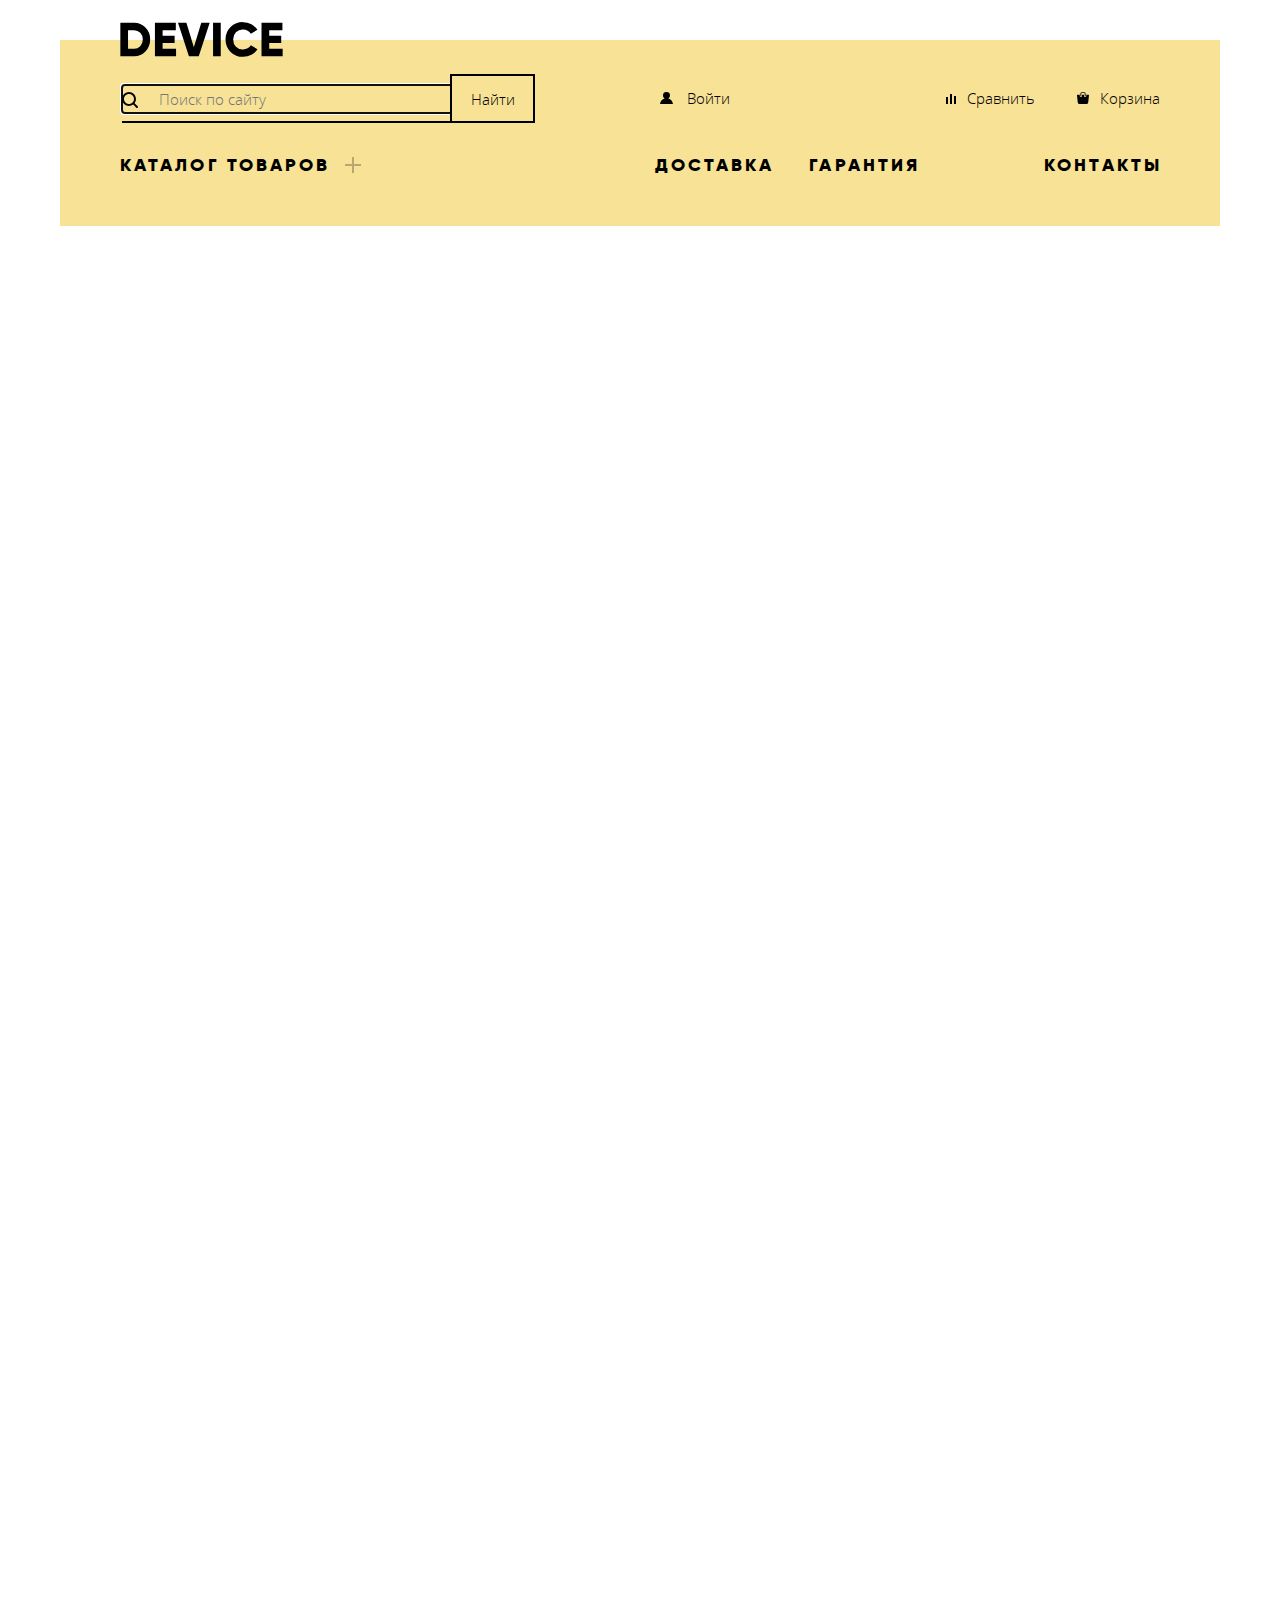
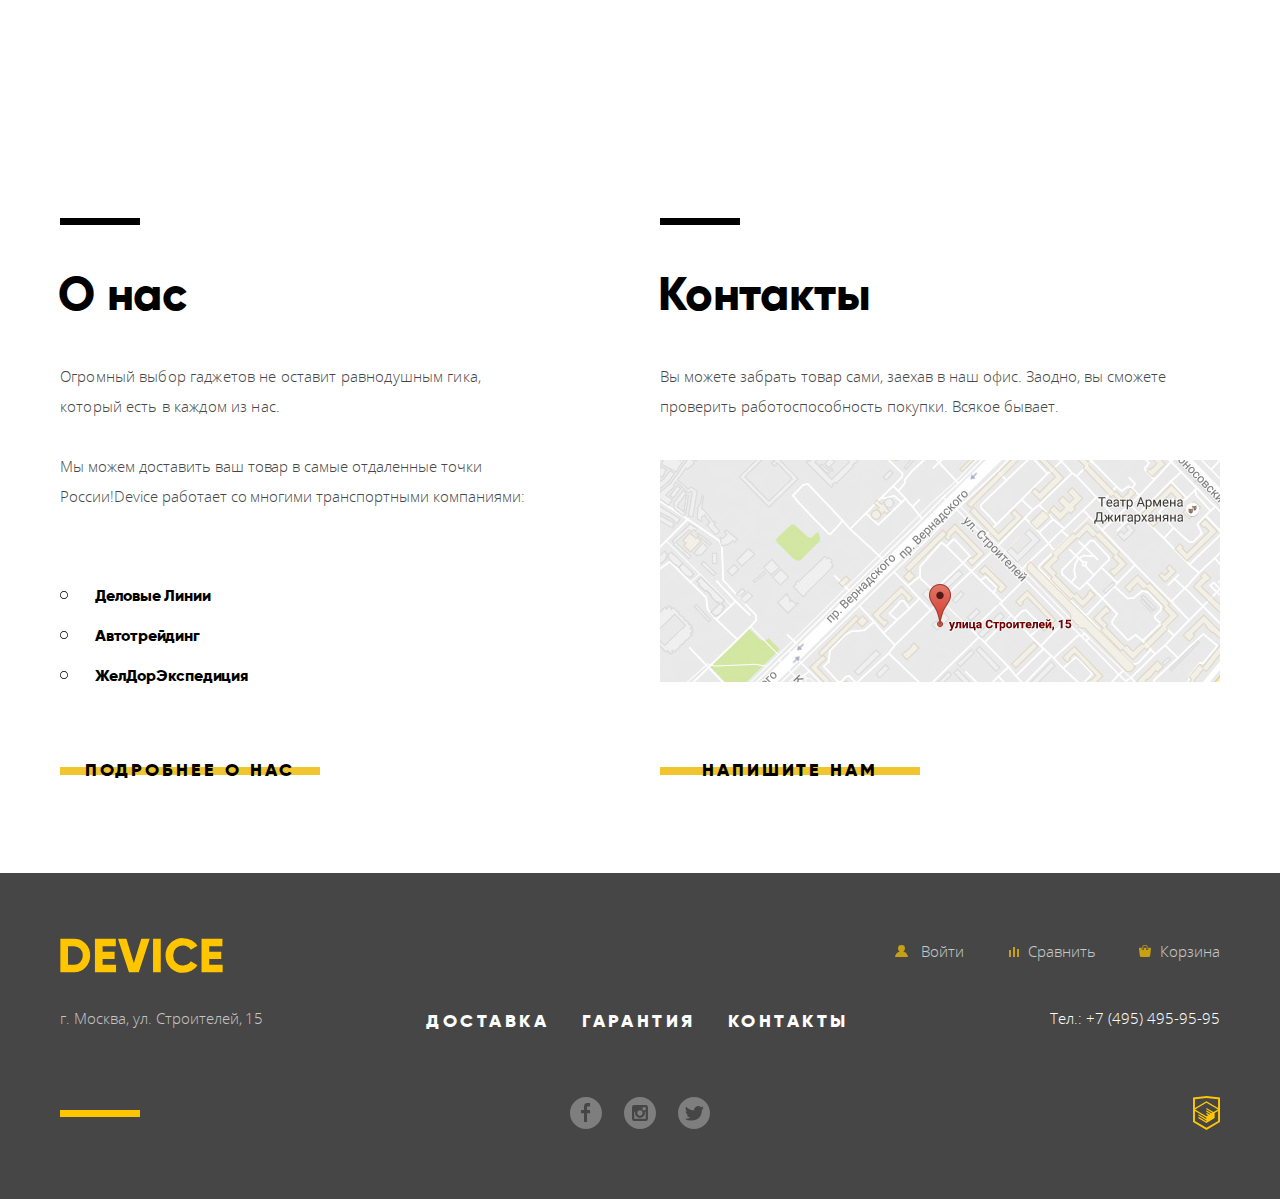
==== commit 1189236e: "Вносит изменения по замечаниям" ====
--- a/index.html
+++ b/index.html
@@ -151,7 +151,7 @@
               <li><a href="warranty.html">Гарантия</a></li>
               <li><a href="contacts.html">Контакты</a></li>
             </ul>
-            <a class="footer-phone" href="tel:+74954959595">Тел.: +7(495)495-95-95</a>
+            <a class="footer-phone" href="tel:+74954959595">Тел.: +7 (495) 495-95-95</a>
           </div>
 
           <div class="footer-row footer-row-social">
--- a/css/style.css
+++ b/css/style.css
@@ -27,7 +27,6 @@
     margin: 0 auto;
     padding: 0;
     padding-top: 40px;
-
     font-family: "Open Sans Light", Arial, sans-serif;
     font-size: 15px;
     font-weight: 300;
@@ -150,7 +149,7 @@
 }
 
 .logout-link{
-    margin-left: 19px;
+    margin-left: 18px;
     color: #000000;
     opacity: 0.3;
 }
@@ -204,7 +203,7 @@
 
 .search-input{
     width: 100%;
-    padding-left: 40px;
+    padding-left: 39px;
     font:inherit;
     color: rgba(0, 0, 0, 0.3);
     background-color: #f7e296;
@@ -221,7 +220,7 @@
 
 .search-label{
     position: absolute;
-    top: 8px;
+    top: 9px;
     left: 2px;
     width: 16px;
     height: 16px;
@@ -234,7 +233,7 @@
 .search-label::before{
     content: "";
     position: absolute;
-    bottom: -16px;
+    bottom: -15px;
     left: 0;
     display: none;
     width: 400px;
@@ -564,6 +563,10 @@
     box-sizing: border-box;
 }
 
+.catalog-page .main-header-logo{
+    top: -16px;
+}
+
 .page-title{
     margin: 0;
     margin-bottom: 20px;
@@ -945,7 +948,16 @@
 }
 
 .footer-row-user{
-    margin-bottom: 21px;
+    position: relative;
+    justify-content: flex-end;
+    margin-bottom: 37px;
+    margin-top: -2px;
+}
+
+.footer-logo{
+    position: absolute;
+    left: 0;
+    top: 2px;
 }
 
 .footer-logo svg{
@@ -957,24 +969,41 @@
     padding: 0;
 }
 
+.footer-user-navigation li:first-child{
+    margin-left: 47px;
+}
+
+.catalog-page .footer-user-navigation li:first-child{
+    margin-left: 45px;
+}
+
 .footer-user-navigation li{
-    margin-left: 48px;
+    margin-left: 45px;
+}
+
+.footer-user-navigation li:last-child{
+    margin-left: 43px;
 }
 
 .footer-user-navigation .logout-link{
-    margin-left: 15px;
+    margin-left: 20px;
 }
 
 .footer-user-icon{
     width: 13px;
     height: 12px;
-    margin-right: 6px;
+    margin-right: 9px;
     fill: #ffc600;
+}
+
+.catalog-page .footer-user-icon{
+    margin-right: 13px;
 }
 
 .footer-compare-icon{
     width: 10px;
     height: 10px;
+    margin-right: 5px;
     fill: #ffc600;
 }
 
@@ -1283,3 +1312,4 @@
     margin-left: -480px;
 }
 
+
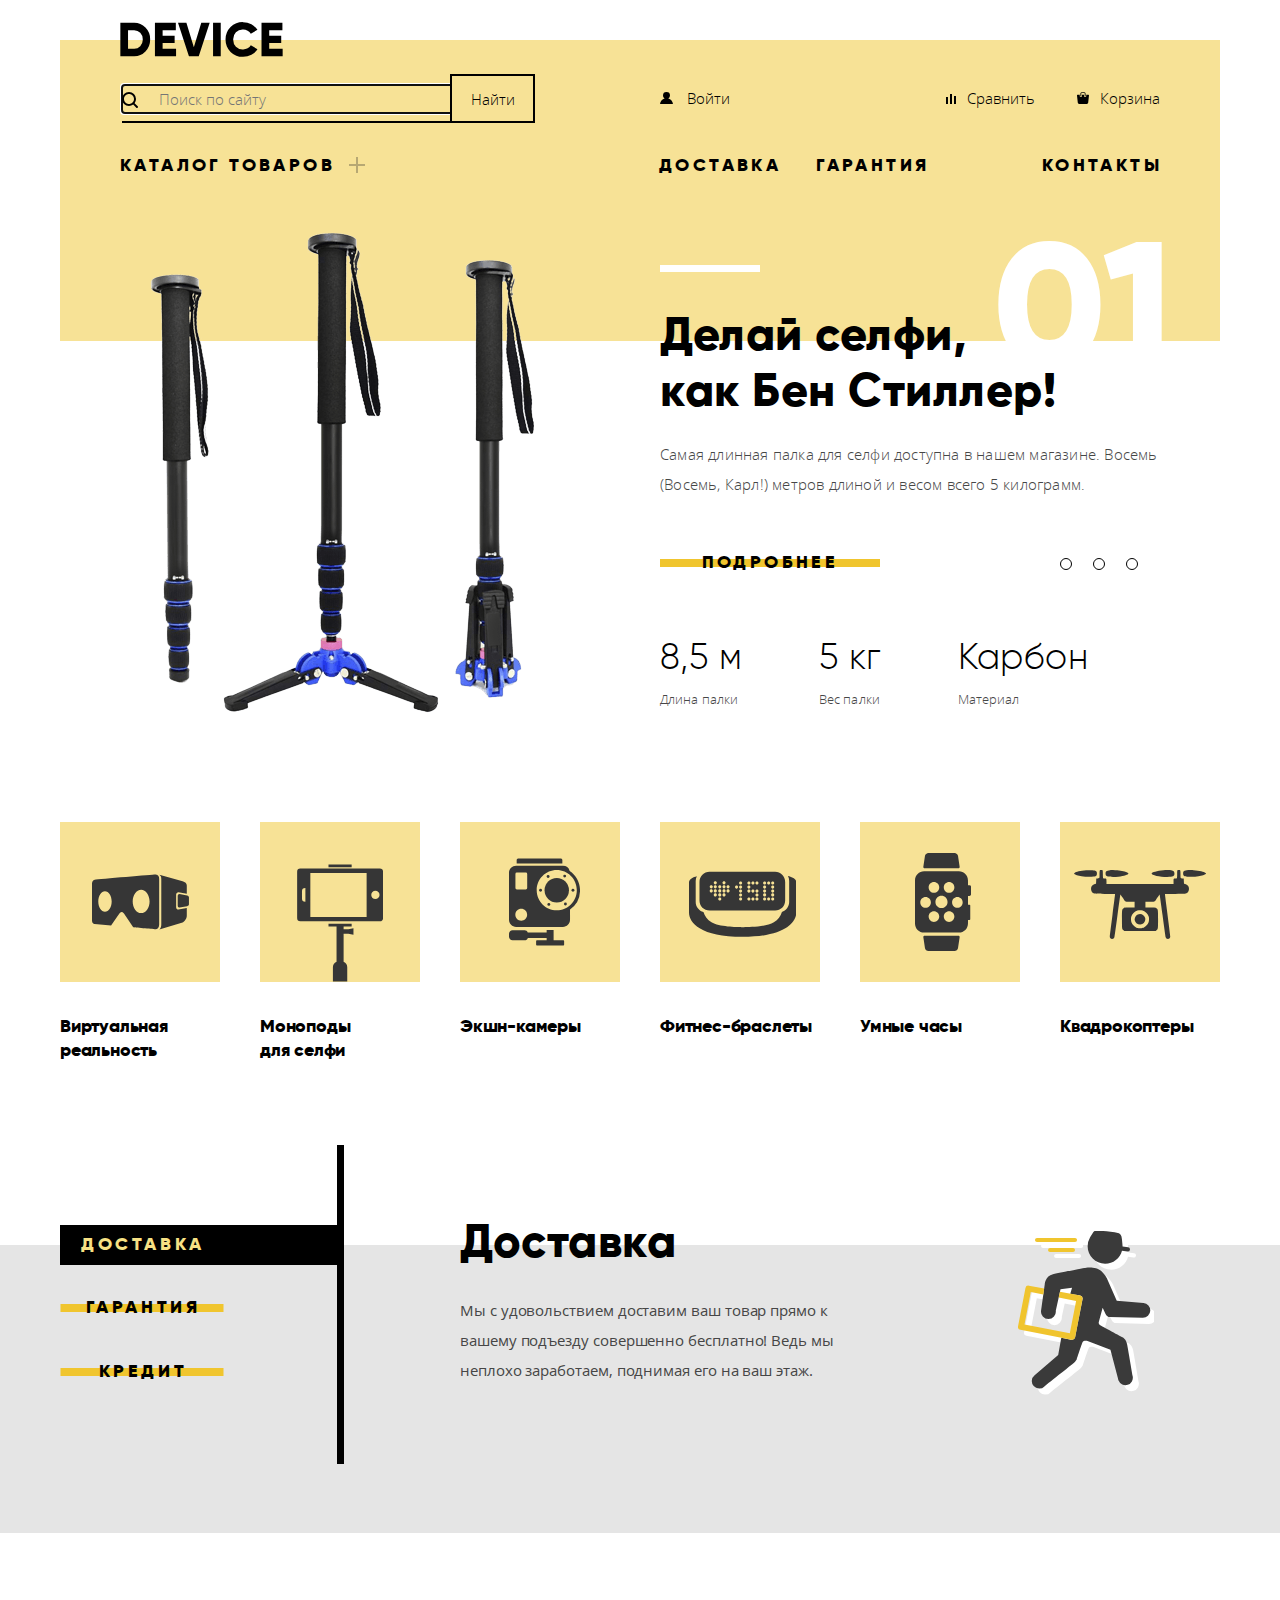
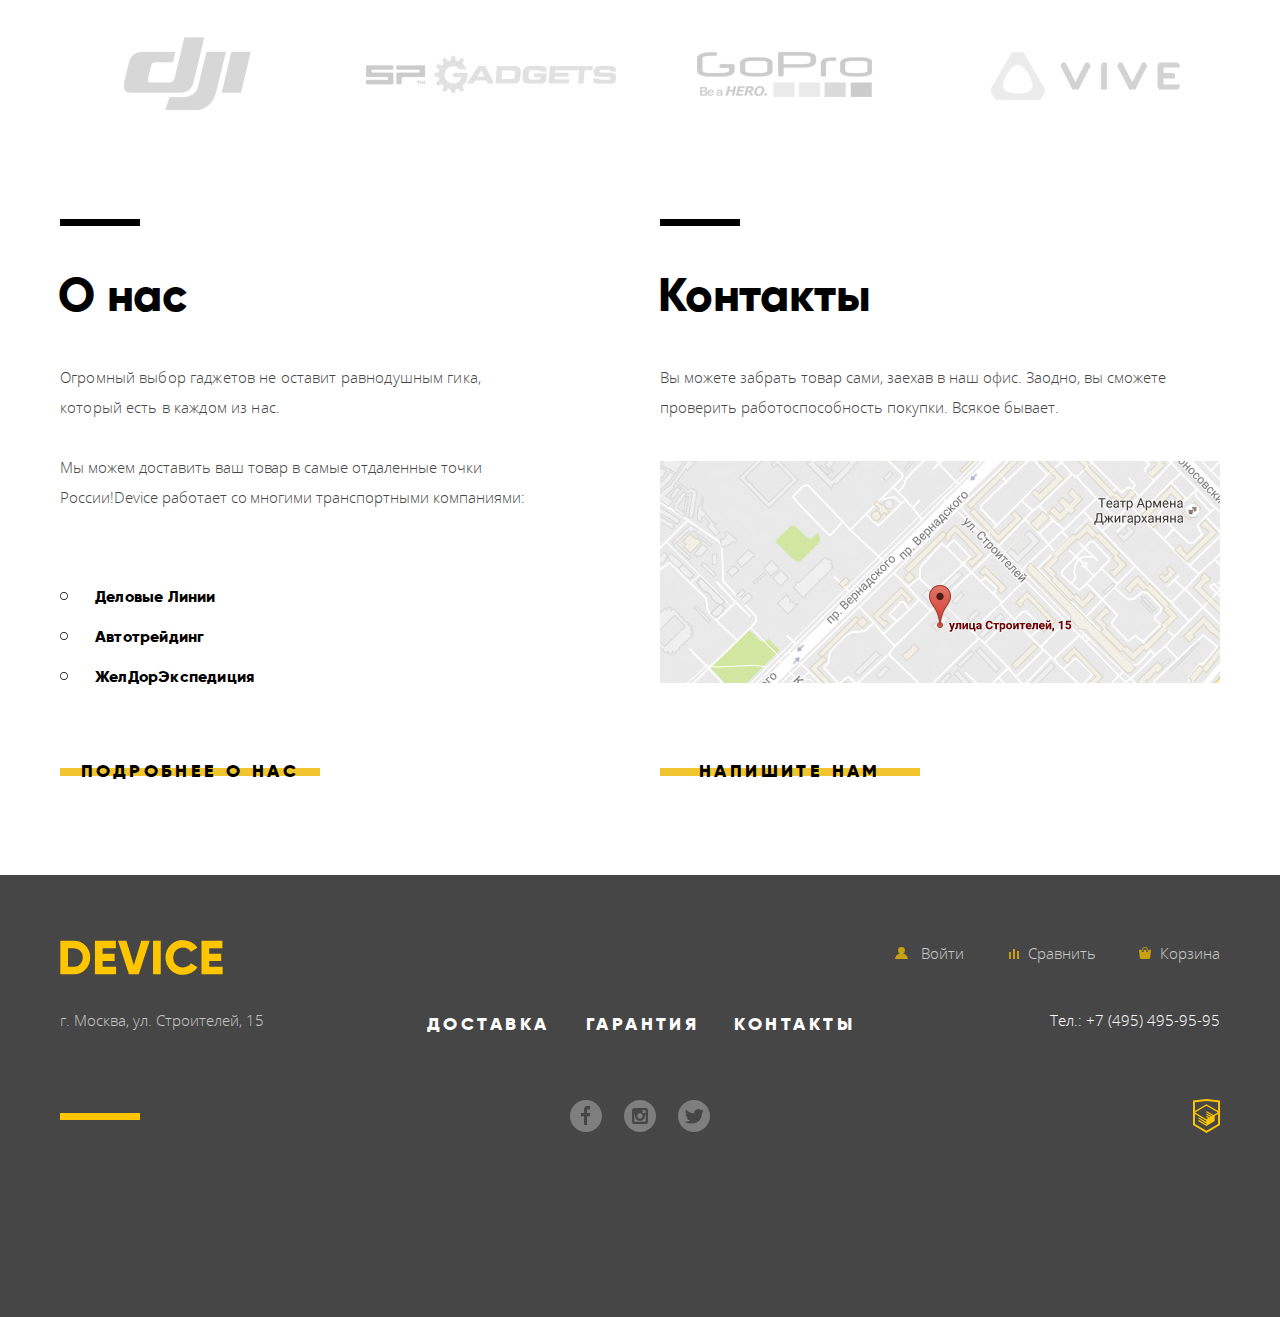
==== commit 6b7c01b1: "Завершает верстку" ====
--- a/index.html
+++ b/index.html
@@ -79,7 +79,179 @@
       <main class="page-content page-content-index">
         <div class="container">
           <h1 class="visually-hidden">Интернет-магазин Device</h1>
-          <!-- Здесь будет еще 4 section -->
+          <section class="promo-slider">
+            <h2 class="visually-hidden">Промо-слайдер</h2>
+            <input class="visually-hidden" type="radio" id="promo-1" name="promo" checked>
+            <input class="visually-hidden" type="radio" id="promo-2" name="promo">
+            <input class="visually-hidden" type="radio" id="promo-3" name="promo">
+            <ul class="promo-slider-list">
+              <li class="promo-item">
+                <div class="promo-inner">
+                  <b>Делай селфи,<br> как Бен Стиллер!</b>
+                  <p>Самая длинная палка для селфи доступна в нашем магазине. Восемь (Восемь, Карл!) метров длиной и весом всего 5 килограмм.</p>
+                  <button class="button">Подробнее</button>
+                  <ul class="advantages-list">
+                    <li class="advantages-item">
+                      <p class="advantages-value">8,5 м</p>
+                      <p class="advantages-characteristic">Длина палки</p>
+                    </li>
+                    <li class="advantages-item">
+                      <p class="advantages-value">5 кг</p>
+                      <p class="advantages-characteristic">Вес палки</p>
+                    </li>
+                    <li class="advantages-item">
+                      <p class="advantages-value">Карбон</p>
+                      <p class="advantages-characteristic">Материал</p>
+                    </li>
+                  </ul>
+                </div>
+              </li>
+              <li class="promo-item">
+                <div class="promo-inner">
+                  <b>Худеем <br>правильно!</b>
+                  <p>Мотивирующие фитнес-браслеты помогут найти в себе силы не пропускать занятия и соблюдать диету.</p>
+                  <button class="button">Подробнее</button>
+                  <ul class="advantages-list">
+                    <li class="advantages-item">
+                      <p class="advantages-value">48 часов</p>
+                      <p class="advantages-characteristic">Без подзарядки</p>
+                    </li>
+                  </ul>
+                </div>
+              </li>
+              <li class="promo-item">
+                <div class="promo-inner">
+                  <b>Порхает как бабочка, жалит как пчела!</b>
+                  <p>Этот обычный, на первый взгляд, квадрокоптер оснащен мощным лазером, замаскированным под стандартную камеру.</p>
+                  <button class="button">Подробнее</button>
+                  <ul class="advantages-list">
+                    <li class="advantages-item">
+                      <p class="advantages-value">800 м</p>
+                      <p class="advantages-characteristic">Дальность полета</p>
+                    </li>
+                    <li class="advantages-item">
+                      <p class="advantages-value">50 м</p>
+                      <p class="advantages-characteristic">Радиус поражения</p>
+                    </li>
+                  </ul>
+                </div>
+              </li>
+            </ul>
+            <div class="promo-slider-controls">
+              <label class="promo-controls-item promo-controls-item--1" for="promo-1">
+                <span class="visually-hidden">Первый</span>
+              </label>
+              <label class="promo-controls-item promo-controls-item--2" for="promo-2">
+                <span class="visually-hidden">Второй</span>
+              </label>
+              <label class="promo-controls-item promo-controls-item--3" for="promo-3">
+                <span class="visually-hidden">Третий</span>
+              </label>
+            </div>
+          </section>
+          <section class="popular">
+            <h2 class="visually-hidden">Популярные товары</h2>
+            <ul class="popular-list">
+              <li class="popular-item">
+                <a class="popular-link" href="catalog-vr.html">
+                  <div class="popular-img-container">
+                    <img src="img/popular-1.svg" alt="Виртуальная реальность" width="97" height="55">
+                  </div>
+                  <p class="popular-title">Виртуальная реальность</p>
+                </a>
+              </li>
+              <li class="popular-item">
+                <a class="popular-link" href="catalog-monopods.html">
+                  <div class="popular-img-container">
+                    <img class="popular-img-mp" src="img/popular-2.svg" alt="Моноподы для селфи" width="86" height="117">
+                  </div>
+                  <p class="popular-title">Моноподы <br>для селфи</p>
+                </a>
+              </li>
+              <li class="popular-item">
+                <a class="popular-link" href="catalog-action-camera.html">
+                  <div class="popular-img-container">
+                    <img class="popular-img-cam" src="img/popular-3.svg" alt="Экшн-камеры" width="71" height="87">
+                  </div>
+                  <p class="popular-title">Экшн-камеры</p>
+                </a>
+              </li>
+              <li class="popular-item">
+                <a class="popular-link" href="catalog-fitness-bracelets.html">
+                  <div class="popular-img-container">
+                    <img class="popular-img-fit" src="img/popular-4.svg" alt="Фитнес-браслеты" width="107" height="65">
+                  </div>
+                  <p class="popular-title">Фитнес-браслеты</p>
+                </a>
+              </li>
+              <li class="popular-item">
+                <a class="popular-link" href="catalog-smart-watch.html">
+                  <div class="popular-img-container">
+                    <img class="popular-img-watch" src="img/popular-5.svg" alt="Умные часы" width="56" height="98">
+                  </div>
+                  <p class="popular-title">Умные часы</p>
+                </a>
+              </li>
+              <li class="popular-item">
+                <a class="popular-link" href="catalog-quadcopters.html">
+                  <div class="popular-img-container">
+                    <img class="popular-img-copter" src="img/popular-6.svg" alt="Квадрокоптеры" width="132" height="69">
+                  </div>
+                  <p class="popular-title">Квадрокоптеры</p>
+                </a>
+              </li>
+            </ul>
+          </section>
+          <section class="services-slider">
+            <h2 class="visually-hidden">Сервисы</h2>
+            <input class="visually-hidden" type="radio" id="services-1" name="toggle" checked>
+            <input class="visually-hidden" type="radio" id="services-2" name="toggle">
+            <input class="visually-hidden" type="radio" id="services-3" name="toggle">
+            <ul class="services-slider-list">
+              <li class="services-slider-item services-item-delivery">
+                <h3>Доставка</h3>
+                <p>Мы с удовольствием доставим ваш товар прямо к вашему подъезду совершенно бесплатно! Ведь мы неплохо заработаем, поднимая его на ваш этаж.</p>
+              </li>
+              <li class="services-slider-item services-item-warranty">
+                <h3>Гарантия</h3>
+                <p>Если из-за возгорания купленного у нас товара у вас сгорит дом &mdash; не переживайте, мы выдадим вам новый.<br>Товар, не дом, конечно же.</p>
+              </li>
+              <li class="services-slider-item services-item-credit">
+                <h3>Кредит</h3>
+                <p>Залезть в долговую яму стало проще! Кредитные консультанты подберут для вас наиболее выгодные условия кредита. Выгодные для нашего банка, разумеется.</p>
+              </li>
+            </ul>
+            <div class="services-slider-controls">
+              <label class="slider-controls-item slider-controls-item--1" for="services-1">Доставка</label>
+              <label class="slider-controls-item slider-controls-item--2" for="services-2">Гарантия</label>
+              <label class="slider-controls-item slider-controls-item--3" for="services-3">Кредит</label>
+            </div>
+          </section>
+          <section class="brands">
+            <h2 class="visually-hidden">Популярные бренды</h2>
+            <ul class="brands-list">
+              <li class="brands-item">
+                <a class="brands-link brands-link-djii" href="#">
+                  <span class="visually-hidden">djii</span>
+                </a>
+              </li>
+              <li class="brands-item">
+                <a class="brands-link brands-link-spg" href="#">
+                  <span class="visually-hidden">spg</span>
+                </a>
+              </li>
+              <li class="brands-item">
+                <a class="brands-link brands-link-gopro" href="#">
+                  <span class="visually-hidden">gopro</span>
+                </a>
+              </li>
+              <li class="brands-item">
+                <a class="brands-link brands-link-vive" href="#">
+                  <span class="visually-hidden">vive</span>
+                </a>
+              </li>
+            </ul>
+          </section>
           <div class="columns">
             <section class="aboutUs">
               <h2>О нас</h2>
--- a/css/style.css
+++ b/css/style.css
@@ -1,25 +1,25 @@
 @font-face {
     font-family: 'Gilroy ExtraBold';
     src: url('../fonts/gilroyextrabold.woff'),
-         url('../fonts/gilroyextrabold.woff2');
+    url('../fonts/gilroyextrabold.woff2');
 }
 
 @font-face {
     font-family: 'Gilroy Light';
     src: url('../fonts/gilroylight.woff'),
-         url('../fonts/gilroylight.woff2');
+    url('../fonts/gilroylight.woff2');
 }
 
 @font-face {
     font-family: 'Open Sans';
     src: url('../fonts/opensans.woff'),
-         url('../fonts/opensans.woff2');
+    url('../fonts/opensans.woff2');
 }
 
 @font-face {
     font-family: 'Open Sans Light';
     src: url('../fonts/opensanslight.woff'),
-         url('../fonts/opensanslight.woff2');
+    url('../fonts/opensanslight.woff2');
 }
 
 body{
@@ -56,6 +56,7 @@
     border: 0;
     padding: 0;
     white-space: nowrap;
+    -webkit-clip-path: inset(100%);
     clip-path: inset(100%);
     clip: rect(0 0 0 0);
     overflow: hidden;
@@ -68,6 +69,7 @@
     position: relative;
     margin: 0 auto;
     padding-top: 43px;
+    -webkit-box-sizing: border-box;
     box-sizing: border-box;
     color: #000000;
     background-color: #f7e296;
@@ -77,6 +79,11 @@
     width: 1040px;
     margin: 0 auto;
     padding: 0;
+    padding-bottom: 115px;
+}
+
+.catalog-page .wrapper{
+    padding-bottom: 0;
 }
 
 .main-header-logo{
@@ -95,9 +102,17 @@
 }
 
 .user-navigation-list{
-    display: flex;
+    display: -webkit-box;
+    display: -ms-flexbox;
+    display: flex;
+    -ms-flex-wrap: wrap;
     flex-wrap: wrap;
+    -webkit-box-orient: horizontal;
+    -webkit-box-direction: normal;
+    -ms-flex-direction: row;
     flex-direction: row;
+    -webkit-box-pack: justify;
+    -ms-flex-pack: justify;
     justify-content: space-between;
     margin: 0;
     margin-bottom: 38px;
@@ -128,7 +143,11 @@
 }
 
 .user-navigation{
-    display: flex;
+    display: -webkit-box;
+    display: -ms-flexbox;
+    display: flex;
+    -webkit-box-pack: justify;
+    -ms-flex-pack: justify;
     justify-content: space-between;
     width: 500px;
     margin: 0;
@@ -194,7 +213,11 @@
 
 .search-form{
     position: relative;
-    display: flex;
+    display: -webkit-box;
+    display: -ms-flexbox;
+    display: flex;
+    -webkit-box-pack: justify;
+    -ms-flex-pack: justify;
     justify-content: space-between;
     width: 356px;
     margin: 0;
@@ -272,9 +295,17 @@
 }
 
 .site-navigation-list{
-    display: flex;
+    display: -webkit-box;
+    display: -ms-flexbox;
+    display: flex;
+    -ms-flex-wrap: wrap;
     flex-wrap: wrap;
+    -webkit-box-orient: horizontal;
+    -webkit-box-direction: normal;
+    -ms-flex-direction: row;
     flex-direction: row;
+    -webkit-box-pack: start;
+    -ms-flex-pack: start;
     justify-content: flex-start;
     margin: 0;
     padding: 0;
@@ -282,11 +313,6 @@
     list-style: none;
     font-family: 'Gilroy ExtraBold', Arial, sans-serif;
     font-size: 18px;
-    font-weight: 800;
-    /*font-style: normal;
-    font-stretch: normal;
-    line-height: 1.33;
-    letter-spacing: 3.6px;*/
     text-transform: uppercase;
 }
 
@@ -301,8 +327,9 @@
 
 .site-navigation-list > li> a{
     font-size: 18px;
+    font-weight: 800;
     line-height: 24px;
-    letter-spacing: 3.1px;
+    letter-spacing: 3.4px;
     font-style: normal;
 }
 
@@ -341,13 +368,23 @@
 }
 
 .catalog-link:hover + .main-catalog-list{
-    display: flex;
+    display: -webkit-box;
+    display: -ms-flexbox;
+    display: flex;
+    -ms-flex-wrap: wrap;
     flex-wrap: wrap;
+    -webkit-box-orient: horizontal;
+    -webkit-box-direction: normal;
+    -ms-flex-direction: row;
     flex-direction: row;
+    -webkit-box-pack: start;
+    -ms-flex-pack: start;
     justify-content: flex-start;
 }
 
 .main-catalog-list:hover{
+    display: -webkit-box;
+    display: -ms-flexbox;
     display: flex;
 }
 
@@ -374,12 +411,7 @@
 }
 
 .page-content{
-    margin-bottom: 90px;
-}
-
-/* временно для сетки -----------------------------------*/
-.page-content-index{
-    padding-top: 1582px;
+    margin-bottom: 91px;
 }
 
 .container{
@@ -387,12 +419,552 @@
     margin: 0 auto;
 }
 
+.promo-slider{
+    position: relative;
+}
+
+.promo-slider-list{
+    margin: 0;
+    margin-top: -112px;
+    padding: 0;
+}
+
+.promo-slider-controls {
+    position: absolute;
+    right: 82px;
+    bottom: 155px;
+    z-index: 3;
+    display: flex;
+    justify-content: space-between;
+    width: 78px;
+}
+
+.promo-controls-item {
+    position: relative;
+    display: block;
+    box-sizing: border-box;
+    width: 12px;
+    height: 12px;
+    border: 1px solid #000000;
+    border-radius: 6px;
+    cursor: pointer;
+}
+
+.promo-controls-item::before {
+    content: "";
+    position: absolute;
+    top: 2px;
+    left: 2px;
+    display: none;
+    box-sizing: border-box;
+    width: 6px;
+    height: 6px;
+    border: 1px solid #000000;
+    border-radius: 3px;
+}
+
+.promo-item{
+    position: relative;
+    display: none;
+    padding-top: 78px;
+}
+
+.promo-item::before {
+    content: "";
+    position: absolute;
+    top: 36px;
+    left: 600px;
+    width: 100px;
+    height: 7px;
+    background-color: #fff;
+}
+
+.promo-item::after {
+    content: "";
+    position: absolute;
+    top: -13px;
+    right: 46px;
+    /*z-index: -1;*/
+    font-weight: 800;
+    font-size: 179px;
+    line-height: 179px;
+    font-family: 'Gilroy ExtraBold', Arial, sans-serif;
+    color: #fff;
+}
+
+.promo-item:nth-child(1)::after{
+    content: "01";
+}
+
+.promo-item:nth-child(2)::after{
+    content: "02";
+}
+
+.promo-item:nth-child(3)::after{
+    content: "03";
+}
+
+#promo-1:checked ~ .promo-slider-list .promo-item:nth-child(1) {
+    display: flex;
+    flex-direction: row-reverse;
+}
+
+#promo-2:checked ~ .promo-slider-list .promo-item:nth-child(2) {
+    display: flex;
+    flex-direction: row-reverse;
+}
+
+#promo-3:checked ~ .promo-slider-list .promo-item:nth-child(3) {
+    display: flex;
+    flex-direction: row-reverse;
+}
+
+.promo-item:nth-child(1) {
+    background-image: url("../img/promo-slider-1.png");
+    background-repeat: no-repeat;
+    background-position: 90px top;
+}
+
+.promo-item:nth-child(2) {
+    background-image: url("../img/promo-slider-2.png");
+    background-repeat: no-repeat;
+    background-position: 98px top;
+}
+
+.promo-item:nth-child(3) {
+    background-image: url("../img/promo-slider-3.png");
+    background-repeat: no-repeat;
+    background-position: 30px top;
+}
+
+.promo-inner{
+    max-width: 560px;
+    z-index: 2;
+}
+
+.promo-item b{
+    display: block;
+    margin: 0;
+    margin-bottom: 20px;
+    padding: 0;
+    font-family: 'Gilroy ExtraBold', Arial, sans-serif;
+    font-size: 47px;
+    font-weight: 800;
+    font-style: normal;
+    font-stretch: normal;
+    line-height: 1.19;
+    letter-spacing: 0.5px;
+    text-align: left;
+    color: #000000;
+}
+
+.promo-inner > p{
+    margin: 0;
+    margin-bottom: 48px;
+    padding: 0;
+    font-family: 'Open Sans Light', Arial, sans-serif;
+    font-size: 15px;
+    font-weight: 300;
+    font-style: normal;
+    font-stretch: normal;
+    line-height: 2;
+    letter-spacing: 0.2px;
+    text-align: left;
+    color: #464646;
+}
+
+.promo-item .button{
+    width: 220px;
+    margin-bottom: 58px;
+}
+
+.advantages-list{
+    display: flex;
+    flex-direction: row;
+    justify-content: flex-start;
+    margin: 0;
+    padding: 0;
+    padding-bottom: 16px;
+    list-style: none;
+}
+
+.advantages-item{
+    margin-right: 77px;
+}
+
+.advantages-value{
+    margin: 0;
+    margin-bottom: 7px;
+    padding: 0;
+    font-family: 'Gilroy Light', Arial, sans-serif;
+    font-size: 36px;
+    font-weight: 300;
+    font-style: normal;
+    font-stretch: normal;
+    line-height: 1.33;
+    letter-spacing: 0.4px;
+    text-align: left;
+    color: #000000;
+}
+
+.advantages-characteristic{
+    margin: 0;
+    padding: 0;
+    font-family: 'Open Sans Light', Arial, sans-serif;
+    font-size: 13px;
+    font-weight: 300;
+    font-style: normal;
+    font-stretch: normal;
+    line-height: 1.54;
+    letter-spacing: 0.1px;
+    text-align: left;
+    color: #464646;
+}
+
+.popular{
+    padding-bottom: 19px;
+    padding-top: 97px;
+}
+
+.popular-list{
+    display: flex;
+    flex-direction: row;
+    flex-wrap: wrap;
+    justify-content: space-between;
+    margin: 0;
+    padding: 0;
+    list-style: none;
+}
+
+.popular-item{
+    display: flex;
+    justify-content: center;
+    width: 160px;
+}
+
+.popular-link{
+    display: flex;
+    flex-direction: column;
+}
+
+.popular-link:hover .popular-img-container{
+    background-color: rgba(240, 197, 46, 1);
+}
+
+.popular-link:focus .popular-img-container{
+    background-color: rgba(240, 197, 46, 1);
+}
+
+.popular-link:focus .popular-img-container img,
+.popular-link:focus .popular-title{
+    opacity: 0.3;
+}
+
+.popular-img-container{
+    display: flex;
+    justify-content: center;
+    width: 160px;
+    height: 160px;
+    margin-bottom: 33px;
+    background-color: rgba(240, 197, 46, 0.5);
+}
+
+.popular-img-mp{
+    margin-top: 42px;
+}
+
+.popular-img-cam{
+    margin-left: 9px;
+}
+
+.popular-img-fit{
+    margin-top: 5px;
+    margin-left: 5px;
+}
+
+.popular-img-watch{
+    margin-left: 5px;
+}
+
+.popular-img-copter{
+    margin-top: 5px;
+}
+
+.popular-img-container img{
+    opacity: 1;
+}
+
+.popular-title{
+    margin: 0;
+    padding: 0;
+    font-family: 'Gilroy ExtraBold', Arial, sans-serif;
+    font-size: 18px;
+    font-weight: 800;
+    font-style: normal;
+    font-stretch: normal;
+    line-height: 1.33;
+    letter-spacing: -0.2px;
+    text-align: left;
+    color: #000000;
+}
+
+.services-slider{
+    position: relative;
+    display: flex;
+    flex-direction: row-reverse;
+    justify-content: flex-end;
+    margin-bottom: 20px;
+    padding-bottom: 117px;
+}
+
+.services-slider::before{
+    position: absolute;
+    top: 163px;
+    left: 50%;
+    z-index: -2;
+    width: 1440px;
+    height: 288px;
+    background-color: #e5e5e5;
+    content: '';
+    margin-left: -720px;
+}
+
+.services-slider-list{
+    margin: 0;
+    margin-left: 122px;
+    padding: 0;
+    list-style: none;
+}
+
+.services-slider-item {
+    position: relative;
+    display: none;
+    width: 700px;
+    padding-top: 136px;
+}
+
+.services-item-delivery::after{
+    position: absolute;
+    top: 149px;
+    right: 6px;
+    width: 136px;
+    height: 164px;
+    content: url("../img/delivery.svg");
+}
+
+.services-item-warranty::after{
+    position: absolute;
+    top: 124px;
+    right: 0;
+    width: 171px;
+    height: 195px;
+    content: url("../img/warranty.svg");
+}
+
+.services-item-credit::after{
+    position: absolute;
+    top: 124px;
+    right: 0;
+    width: 156px;
+    height: 188px;
+    content: url("../img/credit.svg");
+}
+
+.services-slider-item h3{
+    margin: 0;
+    margin-bottom: 30px;
+    font-family: 'Gilroy ExtraBold', Arial, sans-serif;
+    font-size: 47px;
+    font-weight: 800;
+    font-style: normal;
+    font-stretch: normal;
+    line-height: 1.02;
+    letter-spacing: 0.5px;
+    text-align: left;
+    color: #000000;
+}
+
+.services-slider-item p{
+    max-width: 426px;
+    margin: 0;
+    font-family: 'Open Sans', Arial, sans-serif;
+    font-size: 15px;
+    font-weight: 300;
+    font-style: normal;
+    font-stretch: normal;
+    line-height: 2;
+    letter-spacing: -0.07px;
+    text-align: left;
+    color: #464646;
+}
+
+.services-slider-controls{
+    position: relative;
+    display: flex;
+    flex-direction: column;
+    width: 278px;
+    padding-top: 141px;
+}
+
+.services-slider-controls::after{
+    position: absolute;
+    top: 63px;
+    right: -6px;
+    width: 7px;
+    height: 319px;
+    content: '';
+    background-color:#000000;
+}
+
+.slider-controls-item{
+    position: relative;
+    z-index: 1;
+    display: block;
+    order: 1;
+    width: 160px;
+    margin-bottom: 20px;
+    padding-top: 10px;
+    padding-bottom: 10px;
+    padding-left: 3px;
+    font-weight: 800;
+    font-size: 18px;
+    line-height: 1.33;
+    letter-spacing: 3.6px;
+    font-family: 'Gilroy ExtraBold', Arial, sans-serif;
+    text-align: center;
+    color: #000000;
+    text-transform: uppercase;
+    cursor: pointer;
+}
+
+.slider-controls-item::after{
+    position: absolute;
+    top: 50%;
+    left: 50%;
+    z-index: -1;
+    width: 100%;
+    height: 8px;
+    content: '';
+    background-color:#f0c52e;
+    -webkit-transform: translate(-50%, -50%);
+    -ms-transform: translate(-50%, -50%);
+    transform: translate(-50%, -50%);
+}
+
+.slider-controls-item:hover::after,
+.slider-controls-item:focus::after{
+    height: 40px;
+}
+
+.slider-controls-item:focus{
+    opacity: 0.3;
+}
+
+#services-1:checked ~ .services-slider-list .services-slider-item:nth-child(1) {
+    display: block;
+}
+
+#services-2:checked ~ .services-slider-list .services-slider-item:nth-child(2) {
+    display: block;
+}
+
+#services-3:checked ~ .services-slider-list .services-slider-item:nth-child(3) {
+    display: block;
+}
+
+#services-1:checked ~ .services-slider-controls label[for="services-1"],
+#services-2:checked ~ .services-slider-controls label[for="services-2"],
+#services-3:checked ~ .services-slider-controls label[for="services-3"]{
+    color: #f7e184;
+}
+
+#services-1:checked ~ .services-slider-controls .slider-controls-item--1::after,
+#services-2:checked ~ .services-slider-controls .slider-controls-item--2::after,
+#services-3:checked ~ .services-slider-controls .slider-controls-item--3::after {
+    position: absolute;
+    bottom: 0;
+    left: 139px;
+    z-index: -1;
+    width: 278px;
+    height: 40px;
+    content: '';
+    background-color:#000000;
+}
+
+.brands-list{
+    display: flex;
+    flex-direction: row;
+    justify-content: space-between;
+    margin: 0;
+    padding: 0;
+    list-style: none;
+}
+
+.brands-item{
+    width: 260px;
+    padding-top: 74px;
+    padding-bottom: 83px;
+}
+
+.brands-link{
+    display: block;
+    opacity: 0.2;
+}
+
+.brands-link-djii{
+    width: 260px;
+    height: 100px;
+    background-image: url("../img/brands-dji-gray.png");
+}
+
+.brands-link-djii:hover{
+    opacity: 1;
+    background-image: url("../img/brands-dji.png");
+}
+
+.brands-link-spg{
+    width: 260px;
+    height: 100px;
+    background-image: url("../img/brands-spg-gray.png");
+}
+
+.brands-link-spg:hover{
+    opacity: 1;
+    background-image: url("../img/brands-spg.png");
+}
+
+.brands-link-gopro{
+    width: 260px;
+    height: 100px;
+    background-image: url("../img/brands-gopro-gray.png");
+}
+
+.brands-link-gopro:hover{
+    opacity: 1;
+    background-image: url("../img/brands-gopro.png");
+}
+
+.brands-link-vive{
+    width: 260px;
+    height: 100px;
+    background-image: url("../img/brands-vive-gray.png");
+}
+
+.brands-link-vive:hover{
+    opacity: 1;
+    background-image: url("../img/brands-vive.png");
+}
+
 .columns{
     position: relative;
     margin: 0;
     padding: 0;
-    padding-top: 62px;
-    display: flex;
+    padding-top: 63px;
+    display: -webkit-box;
+    display: -ms-flexbox;
+    display: flex;
+    -webkit-box-pack: justify;
+    -ms-flex-pack: justify;
     justify-content: space-between;
 }
 
@@ -417,14 +989,18 @@
 .columns ul{
     font-family: 'Gilroy ExtraBold', Arial, sans-serif;
     font-size: 16px;
-    font-weight: 800;
     line-height: 2.5;
     color: #000000;
 }
 
 .aboutUs{
     position: relative;
-    display: flex;
+    display: -webkit-box;
+    display: -ms-flexbox;
+    display: flex;
+    -webkit-box-orient: vertical;
+    -webkit-box-direction: normal;
+    -ms-flex-direction: column;
     flex-direction: column;
     width: 480px;
 }
@@ -466,7 +1042,7 @@
 .aboutUs ul li{
     position: relative;
     padding-left: 35px;
-    letter-spacing: -0.2px;
+    letter-spacing: 0.2px;
 
 }
 
@@ -493,7 +1069,12 @@
 
 .contacts{
     position: relative;
-    display: flex;
+    display: -webkit-box;
+    display: -ms-flexbox;
+    display: flex;
+    -webkit-box-orient: vertical;
+    -webkit-box-direction: normal;
+    -ms-flex-direction: column;
     flex-direction: column;
     width: 560px;
 }
@@ -526,7 +1107,7 @@
     font-size: 18px;
     font-weight: 800;
     line-height: 1.33;
-    letter-spacing: 2.91px;
+    letter-spacing: 3.4px;
     text-align: center;
     color: #000000;
     text-transform: uppercase;
@@ -544,6 +1125,8 @@
     height: 8px;
     content: '';
     background-color:#f0c52e;
+    -webkit-transform: translate(-50%, -50%);
+    -ms-transform: translate(-50%, -50%);
     transform: translate(-50%, -50%);
 }
 
@@ -560,6 +1143,7 @@
     margin: 0;
     padding: 0;
     padding-top: 38px;
+    -webkit-box-sizing: border-box;
     box-sizing: border-box;
 }
 
@@ -581,6 +1165,8 @@
 }
 
 .breadcrumbs{
+    display: -webkit-box;
+    display: -ms-flexbox;
     display: flex;
     margin: 0;
     margin-bottom: 44px;
@@ -642,28 +1228,144 @@
 
 .catalog-columns{
     width: 1440px;
+    display: -webkit-box;
+    display: -ms-flexbox;
     display: flex;
     margin: 0 auto;
     padding: 0;
 }
 
 .filters{
-    display: flex;
-    justify-content: flex-end;
     width: 468px;
     margin: 0;
     padding: 0;
-    padding-top: 80px;
+    background-color: #ebebeb;
+}
+
+.filters-wrapper{
+    display: flex;
+    flex-direction: column;
+    align-items: flex-end;
+    width: 100%;
+    margin: 0;
+    padding: 0;
+}
+
+.filters-title-wrap{
+    width: 100%;
+    background-color: #d9d9d9;
+    text-align: right;
+}
+
+.filters-title-wrap h2{
+    margin: 0;
+    padding: 0;
+    padding-top: 22px;
+    padding-bottom: 25px;
+    padding-right: 179px;
+    font-family: 'Gilroy ExtraBold', Arial, sans-serif;
+    font-size: 16px;
+    font-weight: 800;
+    font-style: normal;
+    font-stretch: normal;
+    line-height: 1.5;
+    letter-spacing: 3px;
+    text-transform: uppercase;
+    color: #000000;
+}
+
+.filter .legend-price{
+    margin-bottom: 35px;
+}
+
+.filter-range {
+    display: flex;
+    flex-direction: column;
+    padding-bottom: 32px;
+}
+
+.range-controls {
+    position: relative;
+
+    display: flex;
+    flex-direction: column;
+    padding-bottom: 5px;
+}
+
+.scale {
+    height: 2px;
+    background-color: #dbdbdb;
+}
+
+.bar {
+    width: 60%;
+    height: 2px;
+    background-color: #91c92f;
+}
+
+.range-toggle {
+    position: absolute;
+    width: 3px;
+    height: 3px;
+    background-color: #ababab;
+    border: 8px solid #ffffff;
+    border-radius: 50%;
+    box-shadow: 0 2px 1px #dadada;
+    cursor: pointer;
+}
+
+.range-toggle:active {
+    width: 22px;
+    height: 22px;
+    border: 9px solid #ffffff;
+}
+
+.range-toggle-min {
+    top: -10px;
+    left: -4px;
+}
+
+.range-toggle-max {
+    top: -10px;
+    left: 109px;
+}
+
+.price-controls label {
+    font-weight: 300;
+    font-size: 14px;
+    line-height: 24px;
+    font-family: "Gilroy", "Arial", sans-serif;
+    color: rgba(0, 0, 0, 0.2);
+    letter-spacing: 0;
+}
+
+.min-price {
+    flex-grow: 1;
+    margin-right: 18px;
+}
+
+.max-price {
+    flex-grow: 1;
+}
+
+.price-controls input {
+    width: 50px;
+    margin: 0;
+    padding: 0;
+    font-weight: 300;
+    font-size: 14px;
+    line-height: 24px;
+    font-family: "Gilroy", "Arial", sans-serif;
+    color: rgba(0, 0, 0, 0.2);
+    letter-spacing: 0;
+    background: none;
+    border: 0;
+}
+
+.filters-form-wrap{
+    width: 200px;
+    padding-top: 68px;
     padding-right: 68px;
-    box-sizing: border-box;
-    background-color: #ebebeb;
-}
-
-.filters-wrapper{
-    width: 200px;
-    margin: 0;
-    margin-top: 199px;
-    padding: 0;
 }
 
 fieldset{
@@ -678,7 +1380,7 @@
 .filter legend{
     width: 100%;
     margin: 0;
-    margin-bottom: 6px;
+    margin-bottom: 22px;
     padding: 0;
     padding-top: 10px;
     font-family: 'Gilroy ExtraBold', Arial, sans-serif;
@@ -691,7 +1393,13 @@
     border-top: 2px solid #000000;
 }
 
-.filter ul{
+.input-radio-legend{
+    margin-bottom: 10px;
+}
+
+.filter-checkbox-list{
+    margin: 0;
+    padding: 0;
     list-style: none;
 }
 
@@ -700,11 +1408,18 @@
     display: block;
     margin-bottom: 10px;
     cursor: pointer;
+    -webkit-user-select: none;
+    -moz-user-select: none;
+    -ms-user-select: none;
     user-select: none;
 }
 
-.filter ul li:last-child{
-    margin-bottom: 40px;
+.filter-checkbox-list li{
+    padding-left: 39px;
+}
+
+.filter-checkbox-list li:last-child{
+    margin-bottom: 37px;
 }
 
 .filter-input:disabled + label{
@@ -742,6 +1457,17 @@
     opacity: 0.6;
 }
 
+.filter-radio-list{
+    margin: 0;
+    padding: 0;
+    padding-bottom: 32px;
+    list-style-type: none;
+}
+
+.filter-radio-list li{
+    padding-left: 39px;
+}
+
 .filter-input-radio + label::before {
     content: "";
     position: absolute;
@@ -775,13 +1501,17 @@
 }
 
 .catalog{
-    display: flex;
+    display: -webkit-box;
+    display: -ms-flexbox;
+    display: flex;
+    flex-direction: column;
+    -webkit-box-pack: center;
+    -ms-flex-pack: center;
     justify-content: center;
     width: 972px;
     margin: 0;
     padding: 0;
-    padding-top: 70px;
-    padding-bottom: 136px;
+    padding-bottom: 76px;
 }
 
 .catalog-wrapper{
@@ -789,8 +1519,122 @@
     padding: 0;
 }
 
+.sort-wrapper{
+    display: flex;
+    flex-direction: row;
+    justify-content: flex-start;
+    align-items: center;
+    padding-top: 18px;
+    padding-left: 72px;
+    padding-bottom: 23px;
+    background-color: #ebebeb;
+}
+
+.sort-inner{
+    display: flex;
+    justify-content: flex-start;
+    align-items: center;
+    flex-wrap: wrap;
+    width: 760px;
+    margin: 0;
+    padding: 0;
+}
+
+.sort-inner h3{
+    margin: 0;
+    margin-right: 51px;
+    padding: 0;
+    font-family: 'Gilroy ExtraBold', Arial, sans-serif;
+    font-size: 16px;
+    font-weight: 800;
+    font-style: normal;
+    font-stretch: normal;
+    line-height: 1.5;
+    letter-spacing: 3.3px;
+    text-transform: uppercase;
+    text-align: left;
+    color: #000000;
+}
+
+.sort-list{
+    display: flex;
+    flex-direction: row;
+    margin: 0;
+    margin-right: 230px;
+    padding: 0;
+    list-style: none;
+}
+
+.sort-updown{
+    display: flex;
+    flex-direction: row;
+    justify-content: space-between;
+    width: 41px;
+    margin: 0;
+    padding: 0;
+    list-style: none;
+}
+
+.sort-item a{
+    font-family: "Open Sans", Arial, sans-serif;
+    font-size: 14px;
+    font-weight: normal;
+    font-style: normal;
+    font-stretch: normal;
+    line-height: 1.29;
+    letter-spacing: normal;
+    text-align: left;
+    color: #000000;
+    opacity: 0.3;
+}
+
+.sort-item a:hover{
+    opacity: 0.6;
+}
+
+.sort-item a:focus{
+    opacity: 1;
+}
+
+.sort-list .sort-item{
+    margin-right: 29px;
+}
+
+.sort-list .sort-item:nth-child(2){
+    margin-right: 31px;
+}
+
+.sort-list .sort-item:last-child{
+    margin-right: 0;
+}
+
+.sort-item-active a{
+    color: #000000;
+    opacity: 1;
+}
+
+.sort-updown-link{
+    opacity: 0.2;
+}
+
+.sort-updown-link:hover{
+    opacity: 0.4;
+}
+
+.sort-updown-link:focus{
+    opacity: 1;
+}
+
+
+.sort-updown-active .sort-updown-link{
+    opacity: 1;
+}
+
 .catalog-list{
-    display: flex;
+    display: -webkit-box;
+    display: -ms-flexbox;
+    display: flex;
+    -ms-flex-wrap: wrap;
     flex-wrap: wrap;
     margin: 0;
     padding: 0;
@@ -822,9 +1666,18 @@
 }
 
 .catalog-item:hover .catalog-item-button {
-    display: flex;
+    display: -webkit-box;
+    display: -ms-flexbox;
+    display: flex;
+    -webkit-box-orient: vertical;
+    -webkit-box-direction: normal;
+    -ms-flex-direction: column;
     flex-direction: column;
+    -webkit-box-pack: justify;
+    -ms-flex-pack: justify;
     justify-content: space-between;
+    -webkit-box-align: center;
+    -ms-flex-align: center;
     align-items: center;
 
 }
@@ -843,8 +1696,15 @@
 }
 
 .catalog-info{
-    display: flex;
+    display: -webkit-box;
+    display: -ms-flexbox;
+    display: flex;
+    -webkit-box-orient: horizontal;
+    -webkit-box-direction: normal;
+    -ms-flex-direction: row;
     flex-direction: row;
+    -webkit-box-pack: justify;
+    -ms-flex-pack: justify;
     justify-content: space-between;
 }
 
@@ -923,25 +1783,145 @@
     opacity: 0.1;
 }
 
+.pagination{
+    display: flex;
+    flex-direction: row;
+    justify-content: space-between;
+    align-items: center;
+    width: 760px;
+    margin: 0;
+    margin-top: -11px;
+    padding: 0;
+    margin-left: 72px;
+    background-color: #ebebeb;;
+    list-style: none;
+}
+
+.pagination-list{
+    display: flex;
+    flex-direction: row;
+    justify-content: center;
+    align-items: center;
+    margin: 0;
+    padding: 0;
+    list-style: none;
+}
+
+.pagination-control{
+    font-family: 'Gilroy ExtraBold', Arial, sans-serif;
+    font-size: 16px;
+    font-weight: 800;
+    font-style: normal;
+    font-stretch: normal;
+    line-height: 1.5;
+    letter-spacing: 3.2px;
+    text-align: left;
+    text-transform: uppercase;
+    color: #000000;
+}
+
+.pagination-control-prev{
+    display: block;
+    width: 134px;
+    padding-top: 23px;
+    padding-right: 30px;
+    padding-bottom: 22px;
+    padding-left: 30px;
+    box-sizing: border-box;
+}
+
+.pagination-control-prev:hover{
+    background-color: #d9d9d9;
+}
+
+.pagination-control-prev:focus{
+    background-color: #d9d9d9;
+    opacity: 0.3;
+}
+
+.pagination-control-next{
+    display: block;
+    width: 134px;
+    padding-top: 23px;
+    padding-right: 30px;
+    padding-bottom: 22px;
+    padding-left: 30px;
+    text-align: right;
+    box-sizing: border-box;
+}
+
+.pagination-control-next:hover{
+    background-color: #d9d9d9;
+}
+
+.pagination-control-next:focus{
+    background-color: #d9d9d9;
+    opacity: 0.3;
+}
+
+.pagination-item {
+    width: 40px;
+    text-align: center;
+}
+
+.pagination-item a{
+    font-family: 'Gilroy ExtraBold', Arial, sans-serif;
+    font-size: 16px;
+    font-weight: 800;
+    font-style: normal;
+    font-stretch: normal;
+    line-height: 1.5;
+    letter-spacing: 3.2px;
+    text-align: left;
+    text-transform: uppercase;
+    color: #000000;
+    opacity: 0.3;
+}
+
+.pagination-item a:hover{
+    opacity: 0.6;
+}
+
+.pagination-item a:focus{
+    opacity: 1;
+}
+
+.pagination-item-active a{
+    opacity: 1;
+}
+
 .main-footer{
     margin: 0;
     padding: 0;
     padding-top: 65px;
     padding-bottom: 60px;
+    -webkit-box-sizing: border-box;
     box-sizing: border-box;
     color: rgba(255, 255, 255, 0.7);
     background-color: #464646;
 }
 
 .footer-wrapper{
-    display: flex;
+    display: -webkit-box;
+    display: -ms-flexbox;
+    display: flex;
+    -webkit-box-orient: vertical;
+    -webkit-box-direction: normal;
+    -ms-flex-direction: column;
     flex-direction: column;
     width: 1160px;
 }
 
 .footer-row{
-    display: flex;
+    display: -webkit-box;
+    display: -ms-flexbox;
+    display: flex;
+    -webkit-box-orient: horizontal;
+    -webkit-box-direction: normal;
+    -ms-flex-direction: row;
     flex-direction: row;
+    -webkit-box-pack: justify;
+    -ms-flex-pack: justify;
     justify-content: space-between;
     margin: 0;
     padding: 0;
@@ -949,6 +1929,8 @@
 
 .footer-row-user{
     position: relative;
+    -webkit-box-pack: end;
+    -ms-flex-pack: end;
     justify-content: flex-end;
     margin-bottom: 37px;
     margin-top: -2px;
@@ -1015,12 +1997,16 @@
 }
 
 .footer-row-site{
+    -webkit-box-pack: start;
+    -ms-flex-pack: start;
     justify-content: flex-start;
     margin-bottom: 60px;
 }
 
 .footer-row-social{
     position: relative;
+    -webkit-box-align: center;
+    -ms-flex-align: center;
     align-items: center;
 }
 
@@ -1045,31 +2031,37 @@
     margin-right: 163px;
     font-size: 15px;
     line-height: 30px;
-    letter-spacing: -0.02px;
 }
 
 .footer-site-navigation{
     width: 440px;
     margin: 0;
     padding: 0;
-    padding-top: 3px;
+    padding-top: 4px;
 }
 
 .footer-user-navigation,
 .footer-site-navigation,
 .footer-social{
-    display: flex;
+    display: -webkit-box;
+    display: -ms-flexbox;
+    display: flex;
+    -webkit-box-orient: horizontal;
+    -webkit-box-direction: normal;
+    -ms-flex-direction: row;
     flex-direction: row;
+    -webkit-box-pack: start;
+    -ms-flex-pack: start;
     justify-content: flex-start;
     list-style: none;
 }
 
 .footer-site-navigation li:first-child{
-    margin-right: 33px;
+    margin-right: 36px;
 }
 
 .footer-site-navigation li:nth-child(2){
-    margin-right: 32px;
+    margin-right: 35px;
 }
 
 .footer-user-navigation a{
@@ -1185,7 +2177,9 @@
     margin-left: -480px;
     padding: 80px 100px;
     background-color: #ffffff;
+    -webkit-box-shadow: 0px 10px 20px 0 rgba(4, 6, 6, 0.2);
     box-shadow: 0px 10px 20px 0 rgba(4, 6, 6, 0.2);
+    -webkit-box-sizing: border-box;
     box-sizing: border-box;
 }
 
@@ -1210,6 +2204,8 @@
     width: 2px;
     height: 30px;
     background-color: #ffffff;
+    -webkit-transform: translate(-50%, -50%) rotate(45deg);
+    -ms-transform: translate(-50%, -50%) rotate(45deg);
     transform: translate(-50%, -50%) rotate(45deg);
 }
 
@@ -1221,6 +2217,8 @@
     width: 2px;
     height: 30px;
     background-color: #ffffff;
+    -webkit-transform: translate(-50%, -50%) rotate(135deg);
+    -ms-transform: translate(-50%, -50%) rotate(135deg);
     transform: translate(-50%, -50%) rotate(135deg);
 }
 
@@ -1233,14 +2231,25 @@
 }
 
 .write-form{
-    display: flex;
+    display: -webkit-box;
+    display: -ms-flexbox;
+    display: flex;
+    -ms-flex-wrap: wrap;
     flex-wrap: wrap;
+    -webkit-box-pack: justify;
+    -ms-flex-pack: justify;
     justify-content: space-between;
 }
 
 .write-form p{
-    display: flex;
+    display: -webkit-box;
+    display: -ms-flexbox;
+    display: flex;
+    -webkit-box-orient: vertical;
+    -webkit-box-direction: normal;
+    -ms-flex-direction: column;
     flex-direction: column;
+    -ms-flex-wrap: wrap;
     flex-wrap: wrap;
 }
 
@@ -1310,6 +2319,4 @@
     height: 559px;
     margin-top: -280px;
     margin-left: -480px;
-}
-
-
+}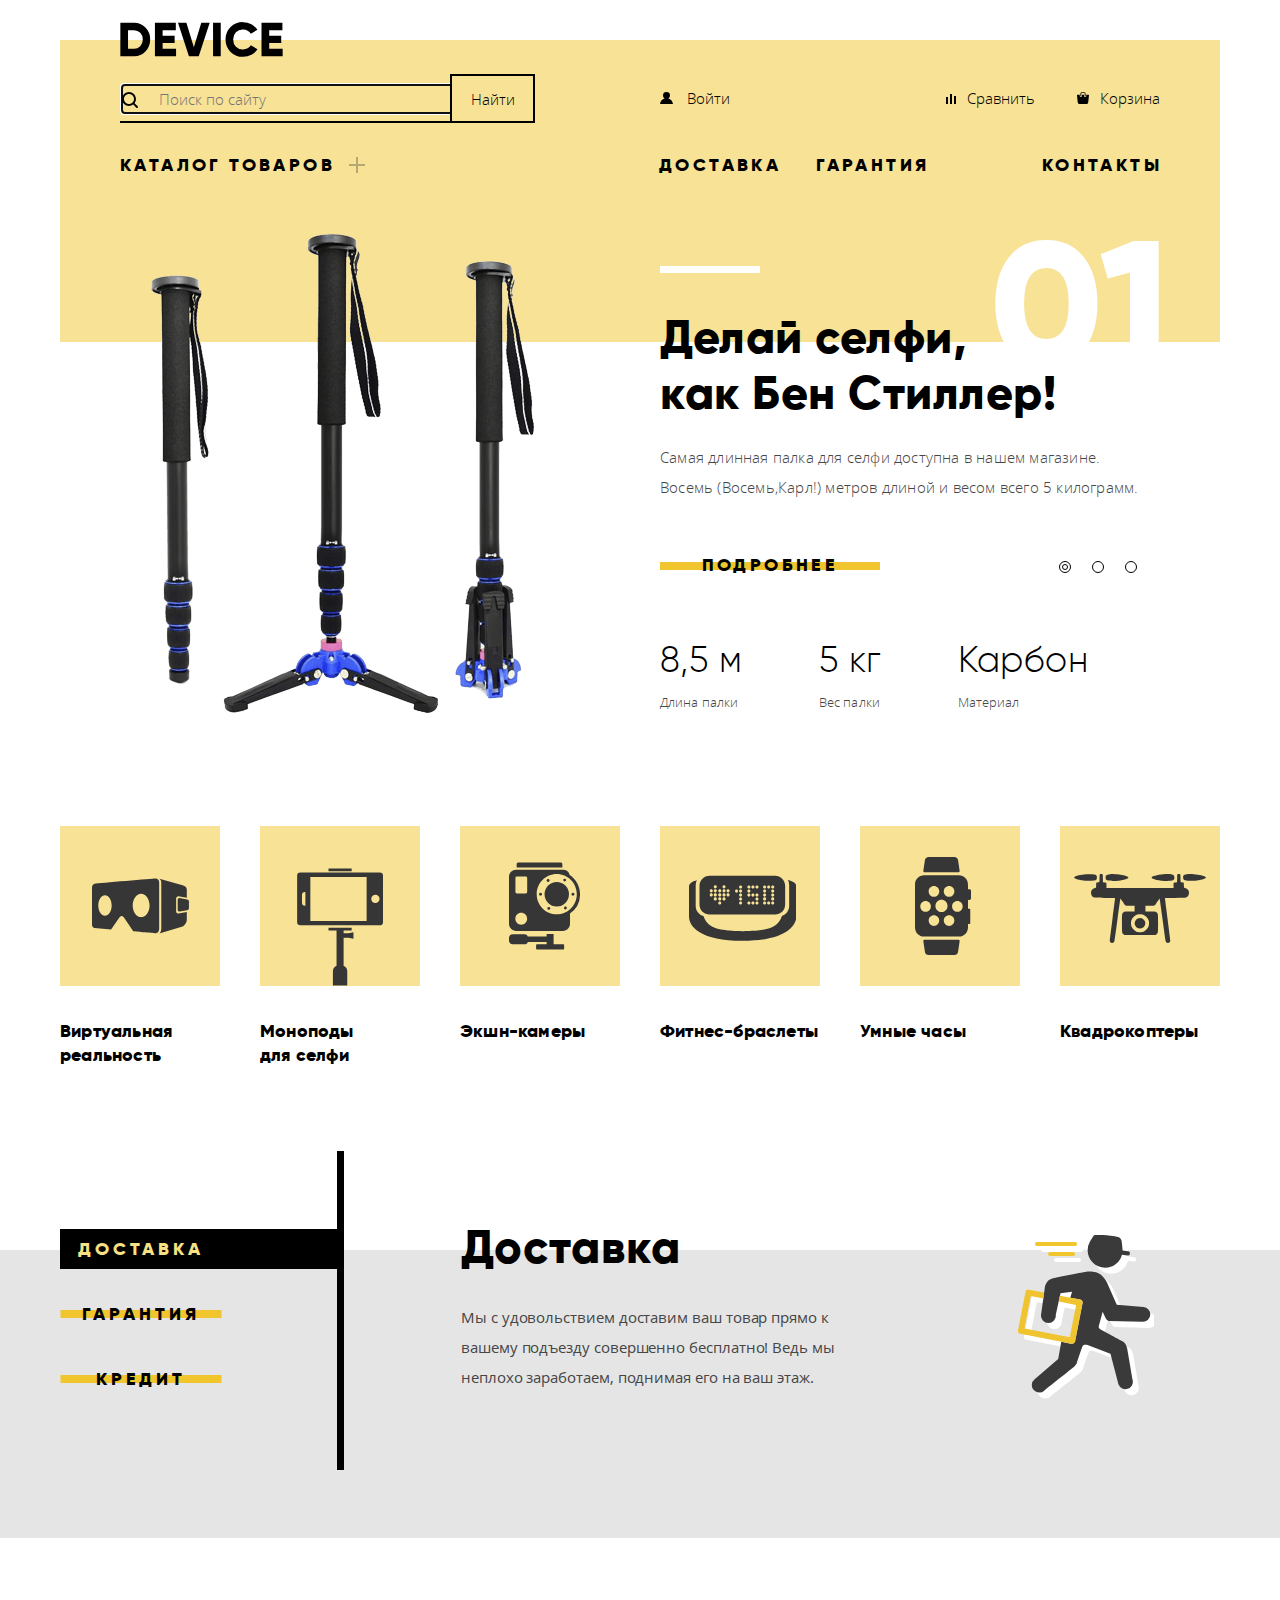
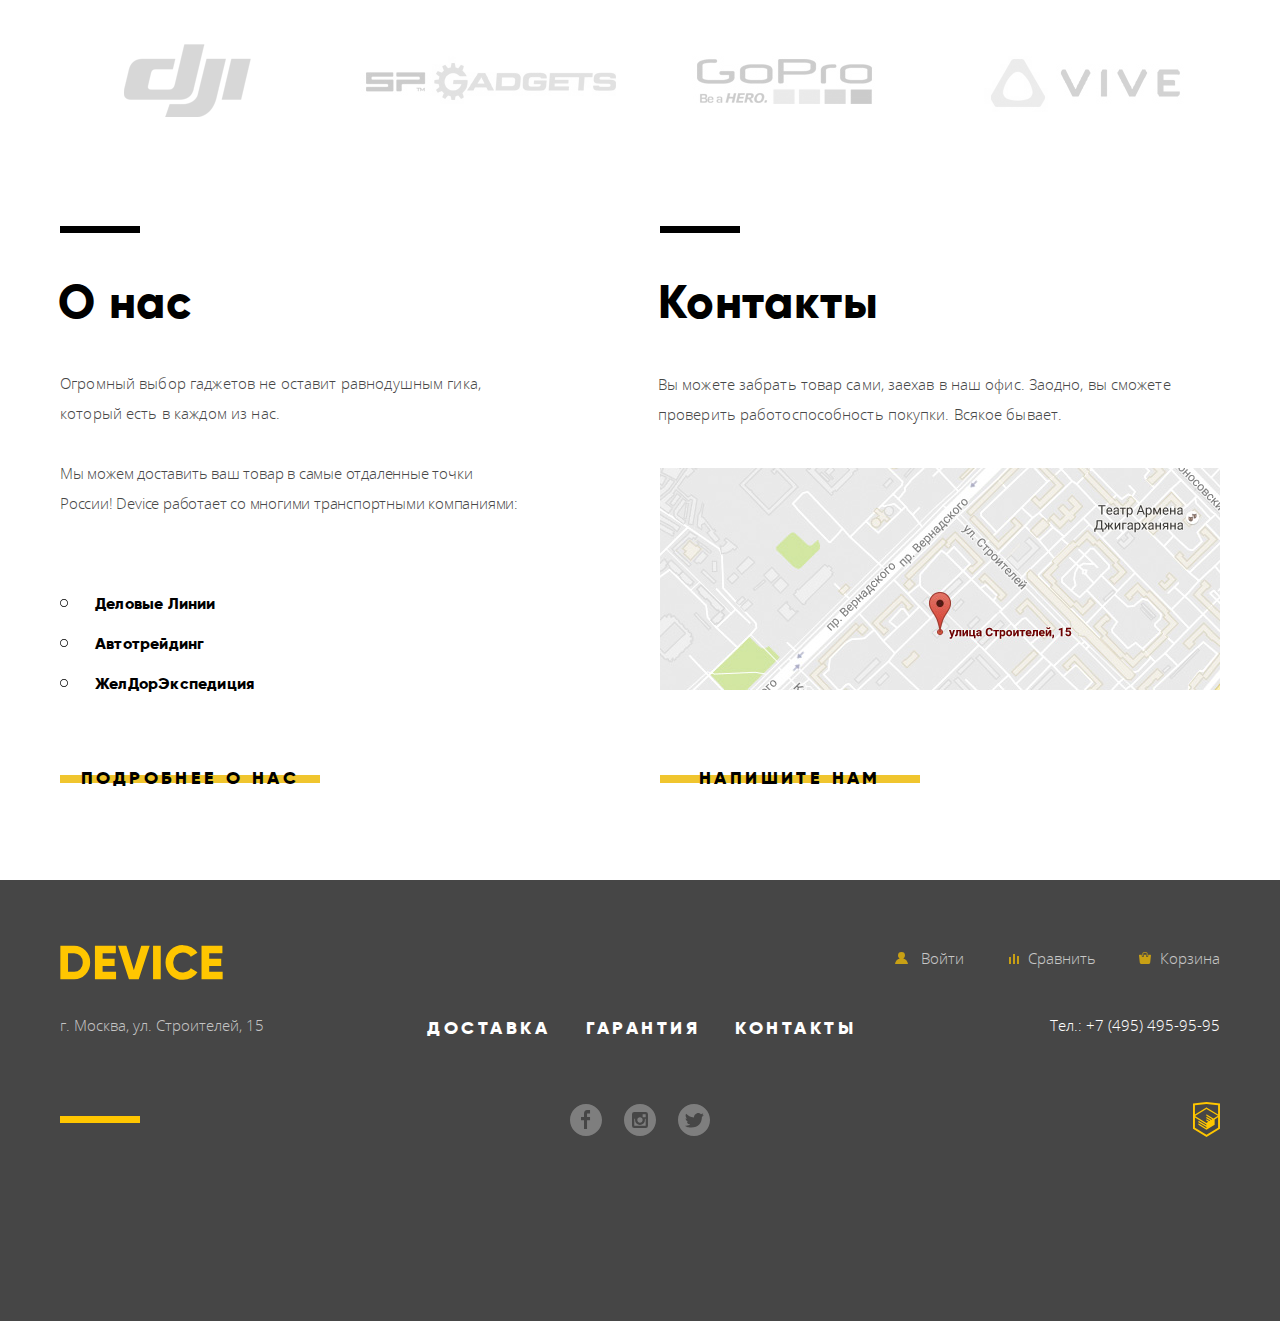
==== commit f439389b: "Вносит изменения по замечаниям" ====
--- a/index.html
+++ b/index.html
@@ -17,10 +17,10 @@
           </a>
           <ul class="user-navigation-list">
             <li>
-              <form class="search-form" action="https://echo.htmlacademy.ru" method="post">
+              <form class="search-form" action="https://echo.htmlacademy.ru" method="get">
                 <input class="search-input" type="search" name="search" id="search" autofocus placeholder="Поиск по сайту">
                 <input class="search-button" type="submit" value="Найти">
-                <label class="search-label" for="search"><span class="visually-hidden">Поиск по сайту</span></label>
+                <label class="search-label hidden-label" for="search">Поиск по сайту</label>
               </form>
             </li>
             <li>
@@ -77,186 +77,194 @@
         </nav>
       </header>
       <main class="page-content page-content-index">
-        <div class="container">
+        <!--<div class="container">-->
           <h1 class="visually-hidden">Интернет-магазин Device</h1>
           <section class="promo-slider">
-            <h2 class="visually-hidden">Промо-слайдер</h2>
-            <input class="visually-hidden" type="radio" id="promo-1" name="promo" checked>
-            <input class="visually-hidden" type="radio" id="promo-2" name="promo">
-            <input class="visually-hidden" type="radio" id="promo-3" name="promo">
-            <ul class="promo-slider-list">
-              <li class="promo-item">
-                <div class="promo-inner">
-                  <b>Делай селфи,<br> как Бен Стиллер!</b>
-                  <p>Самая длинная палка для селфи доступна в нашем магазине. Восемь (Восемь, Карл!) метров длиной и весом всего 5 килограмм.</p>
-                  <button class="button">Подробнее</button>
-                  <ul class="advantages-list">
-                    <li class="advantages-item">
-                      <p class="advantages-value">8,5 м</p>
-                      <p class="advantages-characteristic">Длина палки</p>
-                    </li>
-                    <li class="advantages-item">
-                      <p class="advantages-value">5 кг</p>
-                      <p class="advantages-characteristic">Вес палки</p>
-                    </li>
-                    <li class="advantages-item">
-                      <p class="advantages-value">Карбон</p>
-                      <p class="advantages-characteristic">Материал</p>
-                    </li>
-                  </ul>
-                </div>
-              </li>
-              <li class="promo-item">
-                <div class="promo-inner">
-                  <b>Худеем <br>правильно!</b>
-                  <p>Мотивирующие фитнес-браслеты помогут найти в себе силы не пропускать занятия и соблюдать диету.</p>
-                  <button class="button">Подробнее</button>
-                  <ul class="advantages-list">
-                    <li class="advantages-item">
-                      <p class="advantages-value">48 часов</p>
-                      <p class="advantages-characteristic">Без подзарядки</p>
-                    </li>
-                  </ul>
-                </div>
-              </li>
-              <li class="promo-item">
-                <div class="promo-inner">
-                  <b>Порхает как бабочка, жалит как пчела!</b>
-                  <p>Этот обычный, на первый взгляд, квадрокоптер оснащен мощным лазером, замаскированным под стандартную камеру.</p>
-                  <button class="button">Подробнее</button>
-                  <ul class="advantages-list">
-                    <li class="advantages-item">
-                      <p class="advantages-value">800 м</p>
-                      <p class="advantages-characteristic">Дальность полета</p>
-                    </li>
-                    <li class="advantages-item">
-                      <p class="advantages-value">50 м</p>
-                      <p class="advantages-characteristic">Радиус поражения</p>
-                    </li>
-                  </ul>
-                </div>
-              </li>
-            </ul>
-            <div class="promo-slider-controls">
-              <label class="promo-controls-item promo-controls-item--1" for="promo-1">
-                <span class="visually-hidden">Первый</span>
-              </label>
-              <label class="promo-controls-item promo-controls-item--2" for="promo-2">
-                <span class="visually-hidden">Второй</span>
-              </label>
-              <label class="promo-controls-item promo-controls-item--3" for="promo-3">
-                <span class="visually-hidden">Третий</span>
-              </label>
+            <div class="container promo-container">
+              <h2 class="visually-hidden">Промо-слайдер</h2>
+              <input class="visually-hidden" type="radio" id="promo-1" name="promo" checked>
+              <input class="visually-hidden" type="radio" id="promo-2" name="promo">
+              <input class="visually-hidden" type="radio" id="promo-3" name="promo">
+              <ul class="promo-slider-list">
+                <li class="promo-item">
+                  <div class="promo-inner">
+                    <b>Делай селфи,<br> как Бен Стиллер!</b>
+                    <p>Самая длинная палка для селфи доступна в нашем магазине. <br>Восемь (Восемь,Карл!) метров длиной и весом всего 5 килограмм.</p>
+                    <button class="button">Подробнее</button>
+                    <ul class="advantages-list">
+                      <li class="advantages-item">
+                        <p class="advantages-value">8,5 м</p>
+                        <p class="advantages-characteristic">Длина палки</p>
+                      </li>
+                      <li class="advantages-item">
+                        <p class="advantages-value">5 кг</p>
+                        <p class="advantages-characteristic">Вес палки</p>
+                      </li>
+                      <li class="advantages-item">
+                        <p class="advantages-value">Карбон</p>
+                        <p class="advantages-characteristic">Материал</p>
+                      </li>
+                    </ul>
+                  </div>
+                </li>
+                <li class="promo-item">
+                  <div class="promo-inner">
+                    <b>Худеем <br>правильно!</b>
+                    <p>Мотивирующие фитнес-браслеты помогут найти в себе силы не пропускать занятия и соблюдать диету.</p>
+                    <button class="button">Подробнее</button>
+                    <ul class="advantages-list">
+                      <li class="advantages-item">
+                        <p class="advantages-value">48 часов</p>
+                        <p class="advantages-characteristic">Без подзарядки</p>
+                      </li>
+                    </ul>
+                  </div>
+                </li>
+                <li class="promo-item">
+                  <div class="promo-inner">
+                    <b>Порхает как бабочка, жалит как пчела!</b>
+                    <p>Этот обычный, на первый взгляд, квадрокоптер оснащен мощным лазером, замаскированным под стандартную камеру.</p>
+                    <button class="button">Подробнее</button>
+                    <ul class="advantages-list">
+                      <li class="advantages-item">
+                        <p class="advantages-value">800 м</p>
+                        <p class="advantages-characteristic">Дальность полета</p>
+                      </li>
+                      <li class="advantages-item">
+                        <p class="advantages-value">50 м</p>
+                        <p class="advantages-characteristic">Радиус поражения</p>
+                      </li>
+                    </ul>
+                  </div>
+                </li>
+              </ul>
+              <div class="promo-slider-controls">
+                <label class="promo-controls-item promo-controls-item-1" for="promo-1">
+                  <span class="visually-hidden">Первый</span>
+                </label>
+                <label class="promo-controls-item promo-controls-item-2" for="promo-2">
+                  <span class="visually-hidden">Второй</span>
+                </label>
+                <label class="promo-controls-item promo-controls-item-3" for="promo-3">
+                  <span class="visually-hidden">Третий</span>
+                </label>
+              </div>
             </div>
           </section>
           <section class="popular">
-            <h2 class="visually-hidden">Популярные товары</h2>
-            <ul class="popular-list">
-              <li class="popular-item">
-                <a class="popular-link" href="catalog-vr.html">
-                  <div class="popular-img-container">
-                    <img src="img/popular-1.svg" alt="Виртуальная реальность" width="97" height="55">
-                  </div>
-                  <p class="popular-title">Виртуальная реальность</p>
-                </a>
-              </li>
-              <li class="popular-item">
-                <a class="popular-link" href="catalog-monopods.html">
-                  <div class="popular-img-container">
-                    <img class="popular-img-mp" src="img/popular-2.svg" alt="Моноподы для селфи" width="86" height="117">
-                  </div>
-                  <p class="popular-title">Моноподы <br>для селфи</p>
-                </a>
-              </li>
-              <li class="popular-item">
-                <a class="popular-link" href="catalog-action-camera.html">
-                  <div class="popular-img-container">
-                    <img class="popular-img-cam" src="img/popular-3.svg" alt="Экшн-камеры" width="71" height="87">
-                  </div>
-                  <p class="popular-title">Экшн-камеры</p>
-                </a>
-              </li>
-              <li class="popular-item">
-                <a class="popular-link" href="catalog-fitness-bracelets.html">
-                  <div class="popular-img-container">
-                    <img class="popular-img-fit" src="img/popular-4.svg" alt="Фитнес-браслеты" width="107" height="65">
-                  </div>
-                  <p class="popular-title">Фитнес-браслеты</p>
-                </a>
-              </li>
-              <li class="popular-item">
-                <a class="popular-link" href="catalog-smart-watch.html">
-                  <div class="popular-img-container">
-                    <img class="popular-img-watch" src="img/popular-5.svg" alt="Умные часы" width="56" height="98">
-                  </div>
-                  <p class="popular-title">Умные часы</p>
-                </a>
-              </li>
-              <li class="popular-item">
-                <a class="popular-link" href="catalog-quadcopters.html">
-                  <div class="popular-img-container">
-                    <img class="popular-img-copter" src="img/popular-6.svg" alt="Квадрокоптеры" width="132" height="69">
-                  </div>
-                  <p class="popular-title">Квадрокоптеры</p>
-                </a>
-              </li>
-            </ul>
+            <div class="container">
+              <h2 class="visually-hidden">Популярные товары</h2>
+              <ul class="popular-list">
+                <li class="popular-item">
+                  <a class="popular-link" href="catalog-vr.html">
+                    <div class="popular-img-container">
+                      <img src="img/popular-1.svg" alt="Виртуальная реальность" width="97" height="55">
+                    </div>
+                    <p class="popular-title">Виртуальная реальность</p>
+                  </a>
+                </li>
+                <li class="popular-item">
+                  <a class="popular-link" href="catalog-monopods.html">
+                    <div class="popular-img-container">
+                      <img class="popular-img-mp" src="img/popular-2.svg" alt="Моноподы для селфи" width="86" height="117">
+                    </div>
+                    <p class="popular-title">Моноподы <br>для селфи</p>
+                  </a>
+                </li>
+                <li class="popular-item">
+                  <a class="popular-link" href="catalog-action-camera.html">
+                    <div class="popular-img-container">
+                      <img class="popular-img-cam" src="img/popular-3.svg" alt="Экшн-камеры" width="71" height="87">
+                    </div>
+                    <p class="popular-title">Экшн-камеры</p>
+                  </a>
+                </li>
+                <li class="popular-item">
+                  <a class="popular-link" href="catalog-fitness-bracelets.html">
+                    <div class="popular-img-container">
+                      <img class="popular-img-fit" src="img/popular-4.svg" alt="Фитнес-браслеты" width="107" height="65">
+                    </div>
+                    <p class="popular-title">Фитнес-браслеты</p>
+                  </a>
+                </li>
+                <li class="popular-item">
+                  <a class="popular-link" href="catalog-smart-watch.html">
+                    <div class="popular-img-container">
+                      <img class="popular-img-watch" src="img/popular-5.svg" alt="Умные часы" width="56" height="98">
+                    </div>
+                    <p class="popular-title">Умные часы</p>
+                  </a>
+                </li>
+                <li class="popular-item">
+                  <a class="popular-link" href="catalog-quadcopters.html">
+                    <div class="popular-img-container">
+                      <img class="popular-img-copter" src="img/popular-6.svg" alt="Квадрокоптеры" width="132" height="69">
+                    </div>
+                    <p class="popular-title">Квадрокоптеры</p>
+                  </a>
+                </li>
+              </ul>
+            </div>
           </section>
           <section class="services-slider">
-            <h2 class="visually-hidden">Сервисы</h2>
-            <input class="visually-hidden" type="radio" id="services-1" name="toggle" checked>
-            <input class="visually-hidden" type="radio" id="services-2" name="toggle">
-            <input class="visually-hidden" type="radio" id="services-3" name="toggle">
-            <ul class="services-slider-list">
-              <li class="services-slider-item services-item-delivery">
-                <h3>Доставка</h3>
-                <p>Мы с удовольствием доставим ваш товар прямо к вашему подъезду совершенно бесплатно! Ведь мы неплохо заработаем, поднимая его на ваш этаж.</p>
-              </li>
-              <li class="services-slider-item services-item-warranty">
-                <h3>Гарантия</h3>
-                <p>Если из-за возгорания купленного у нас товара у вас сгорит дом &mdash; не переживайте, мы выдадим вам новый.<br>Товар, не дом, конечно же.</p>
-              </li>
-              <li class="services-slider-item services-item-credit">
-                <h3>Кредит</h3>
-                <p>Залезть в долговую яму стало проще! Кредитные консультанты подберут для вас наиболее выгодные условия кредита. Выгодные для нашего банка, разумеется.</p>
-              </li>
-            </ul>
-            <div class="services-slider-controls">
-              <label class="slider-controls-item slider-controls-item--1" for="services-1">Доставка</label>
-              <label class="slider-controls-item slider-controls-item--2" for="services-2">Гарантия</label>
-              <label class="slider-controls-item slider-controls-item--3" for="services-3">Кредит</label>
+            <div class="container services-container">
+              <h2 class="visually-hidden">Сервисы</h2>
+              <input class="visually-hidden" type="radio" id="services-1" name="toggle" checked>
+              <input class="visually-hidden" type="radio" id="services-2" name="toggle">
+              <input class="visually-hidden" type="radio" id="services-3" name="toggle">
+              <ul class="services-slider-list">
+                <li class="services-slider-item services-item-delivery">
+                  <h3>Доставка</h3>
+                  <p>Мы с удовольствием доставим ваш товар прямо к вашему подъезду совершенно бесплатно! Ведь мы неплохо заработаем, поднимая его на ваш этаж.</p>
+                </li>
+                <li class="services-slider-item services-item-warranty">
+                  <h3>Гарантия</h3>
+                  <p>Если из-за возгорания купленного у нас товара у вас сгорит дом &mdash; не переживайте, мы выдадим вам новый.<br>Товар, не дом, конечно же.</p>
+                </li>
+                <li class="services-slider-item services-item-credit">
+                  <h3>Кредит</h3>
+                  <p>Залезть в долговую яму стало проще! Кредитные консультанты подберут для вас наиболее выгодные условия кредита. Выгодные для нашего банка, разумеется.</p>
+                </li>
+              </ul>
+              <div class="services-slider-controls">
+                <label class="slider-controls-item slider-controls-item--1" for="services-1">Доставка</label>
+                <label class="slider-controls-item slider-controls-item--2" for="services-2">Гарантия</label>
+                <label class="slider-controls-item slider-controls-item--3" for="services-3">Кредит</label>
+              </div>
             </div>
           </section>
           <section class="brands">
-            <h2 class="visually-hidden">Популярные бренды</h2>
-            <ul class="brands-list">
-              <li class="brands-item">
-                <a class="brands-link brands-link-djii" href="#">
-                  <span class="visually-hidden">djii</span>
-                </a>
-              </li>
-              <li class="brands-item">
-                <a class="brands-link brands-link-spg" href="#">
-                  <span class="visually-hidden">spg</span>
-                </a>
-              </li>
-              <li class="brands-item">
-                <a class="brands-link brands-link-gopro" href="#">
-                  <span class="visually-hidden">gopro</span>
-                </a>
-              </li>
-              <li class="brands-item">
-                <a class="brands-link brands-link-vive" href="#">
-                  <span class="visually-hidden">vive</span>
-                </a>
-              </li>
-            </ul>
+            <div class="container">
+              <h2 class="visually-hidden">Популярные бренды</h2>
+              <ul class="brands-list">
+                <li class="brands-item">
+                  <a class="brands-link brands-link-djii" href="#">
+                    <span class="visually-hidden">djii</span>
+                  </a>
+                </li>
+                <li class="brands-item">
+                  <a class="brands-link brands-link-spg" href="#">
+                    <span class="visually-hidden">spg</span>
+                  </a>
+                </li>
+                <li class="brands-item">
+                  <a class="brands-link brands-link-gopro" href="#">
+                    <span class="visually-hidden">gopro</span>
+                  </a>
+                </li>
+                <li class="brands-item">
+                  <a class="brands-link brands-link-vive" href="#">
+                    <span class="visually-hidden">vive</span>
+                  </a>
+                </li>
+              </ul>
+            </div>
           </section>
-          <div class="columns">
+          <div class="container columns">
             <section class="aboutUs">
               <h2>О нас</h2>
               <p>Огромный выбор гаджетов не оставит равнодушным гика, который есть в каждом из нас.</p>
-              <p>Мы можем доставить ваш товар в самые отдаленные точки России!Device работает со многими
+              <p>Мы можем доставить ваш товар в самые отдаленные точки <br>России! Device работает со многими
                 транспортными компаниями:</p>
               <ul>
                 <li>Деловые Линии</li>
@@ -268,7 +276,7 @@
 
             <section class="contacts">
               <h2>Контакты</h2>
-              <p>Вы можете забрать товар сами, заехав в наш офис. Заодно, вы сможете проверить работоспособность
+              <p>Вы можете забрать товар сами, заехав в наш офис.  Заодно, вы сможете проверить работоспособность
                 покупки. Всякое бывает.
               </p>
               <a class="contacts-map" href="map.html">
@@ -277,7 +285,7 @@
               <a class="button about-button" href="write-to-us.html">Напишите нам</a>
             </section>
           </div>
-        </div>
+       <!-- </div>-->
       </main>
       <footer class="main-footer">
         <div class="wrapper footer-wrapper">
--- a/css/style.css
+++ b/css/style.css
@@ -231,6 +231,7 @@
     color: rgba(0, 0, 0, 0.3);
     background-color: #f7e296;
     border: none;
+    position: relative;
 }
 
 .search-input:hover{
@@ -241,8 +242,10 @@
     color: #000000;
 }
 
-.search-label{
-    position: absolute;
+.search-form::before{
+    content: "";
+    position: absolute;
+    z-index: 1;
     top: 9px;
     left: 2px;
     width: 16px;
@@ -251,12 +254,19 @@
     background-repeat: no-repeat;
     background-position: top center;
     background-size: 100%;
+
+}
+
+.hidden-label{
+    visibility: hidden;
+    width: 1px;
+    height: 1px;
 }
 
 .search-label::before{
     content: "";
     position: absolute;
-    bottom: -15px;
+    bottom: -8px;
     left: 0;
     display: none;
     width: 400px;
@@ -265,8 +275,8 @@
 }
 
 .search-button{
-    visibility: hidden;
-    position: absolute;
+    position: absolute;
+    z-index: -1;
     top: -9px;
     left: 330px;
     width: 85px;
@@ -282,16 +292,19 @@
 }
 
 .search-button:focus{
+    z-index: 0;
     color: rgba(255, 255, 255, 0.3);
     background-color: #000000;
 }
 
 .search-input:focus + .search-button{
-    visibility: visible;
+    display: block;
+    z-index: 0;
 }
 
 .search-input:focus ~ .search-label::before{
     display: block;
+    visibility: visible;
 }
 
 .site-navigation-list{
@@ -309,7 +322,7 @@
     justify-content: flex-start;
     margin: 0;
     padding: 0;
-    padding-bottom: 29px;
+    padding-bottom: 30px;
     list-style: none;
     font-family: 'Gilroy ExtraBold', Arial, sans-serif;
     font-size: 18px;
@@ -343,7 +356,7 @@
     margin: 0;
     padding: 0;
     padding-left: 60px;
-    padding-bottom: 40px;
+    padding-bottom: 50px;
     list-style: none;
     font-family: 'Open Sans Light', Arial, sans-serif;
     font-size: 15px;
@@ -411,7 +424,7 @@
 }
 
 .page-content{
-    margin-bottom: 91px;
+    margin-bottom: 90px;
 }
 
 .container{
@@ -419,7 +432,7 @@
     margin: 0 auto;
 }
 
-.promo-slider{
+.promo-container{
     position: relative;
 }
 
@@ -431,7 +444,7 @@
 
 .promo-slider-controls {
     position: absolute;
-    right: 82px;
+    right: 83px;
     bottom: 155px;
     z-index: 3;
     display: flex;
@@ -463,10 +476,16 @@
     border-radius: 3px;
 }
 
+#promo-1:checked ~ .promo-slider-controls label[for="promo-1"]::before,
+#promo-2:checked ~ .promo-slider-controls label[for="promo-2"]::before,
+#promo-3:checked ~ .promo-slider-controls label[for="promo-3"]::before {
+    display: block;
+}
+
 .promo-item{
     position: relative;
     display: none;
-    padding-top: 78px;
+    padding-top: 80px;
 }
 
 .promo-item::before {
@@ -482,8 +501,8 @@
 .promo-item::after {
     content: "";
     position: absolute;
-    top: -13px;
-    right: 46px;
+    top: -15px;
+    right: 49px;
     /*z-index: -1;*/
     font-weight: 800;
     font-size: 179px;
@@ -538,7 +557,7 @@
 }
 
 .promo-inner{
-    max-width: 560px;
+    width: 560px;
     z-index: 2;
 }
 
@@ -622,8 +641,8 @@
 }
 
 .popular{
-    padding-bottom: 19px;
-    padding-top: 97px;
+    padding-top: 98px;
+    padding-bottom: 20px;
 }
 
 .popular-list{
@@ -665,7 +684,7 @@
     justify-content: center;
     width: 160px;
     height: 160px;
-    margin-bottom: 33px;
+    margin-bottom: 34px;
     background-color: rgba(240, 197, 46, 0.5);
 }
 
@@ -703,21 +722,25 @@
     font-style: normal;
     font-stretch: normal;
     line-height: 1.33;
-    letter-spacing: -0.2px;
+    letter-spacing: 0.2px;
     text-align: left;
     color: #000000;
 }
 
 .services-slider{
     position: relative;
+    margin-bottom: 20px;
+    padding-bottom: 115px;
+    background-image: linear-gradient(#fff 162px, #e5e5e5 162px);
+}
+
+.services-container{
     display: flex;
     flex-direction: row-reverse;
     justify-content: flex-end;
-    margin-bottom: 20px;
-    padding-bottom: 117px;
-}
-
-.services-slider::before{
+}
+
+/*.services-slider::before{
     position: absolute;
     top: 163px;
     left: 50%;
@@ -727,11 +750,11 @@
     background-color: #e5e5e5;
     content: '';
     margin-left: -720px;
-}
+}*/
 
 .services-slider-list{
     margin: 0;
-    margin-left: 122px;
+    margin-left: 123px;
     padding: 0;
     list-style: none;
 }
@@ -745,8 +768,8 @@
 
 .services-item-delivery::after{
     position: absolute;
-    top: 149px;
-    right: 6px;
+    top: 147px;
+    right: 7px;
     width: 136px;
     height: 164px;
     content: url("../img/delivery.svg");
@@ -754,8 +777,8 @@
 
 .services-item-warranty::after{
     position: absolute;
-    top: 124px;
-    right: 0;
+    top: 147px;
+    right: 7px;
     width: 171px;
     height: 195px;
     content: url("../img/warranty.svg");
@@ -763,8 +786,8 @@
 
 .services-item-credit::after{
     position: absolute;
-    top: 124px;
-    right: 0;
+    top: 147px;
+    right: 7px;
     width: 156px;
     height: 188px;
     content: url("../img/credit.svg");
@@ -772,14 +795,14 @@
 
 .services-slider-item h3{
     margin: 0;
-    margin-bottom: 30px;
+    margin-bottom: 31px;
     font-family: 'Gilroy ExtraBold', Arial, sans-serif;
     font-size: 47px;
     font-weight: 800;
     font-style: normal;
     font-stretch: normal;
     line-height: 1.02;
-    letter-spacing: 0.5px;
+    letter-spacing: 1px;
     text-align: left;
     color: #000000;
 }
@@ -803,7 +826,7 @@
     display: flex;
     flex-direction: column;
     width: 278px;
-    padding-top: 141px;
+    padding-top: 140px;
 }
 
 .services-slider-controls::after{
@@ -822,14 +845,14 @@
     display: block;
     order: 1;
     width: 160px;
-    margin-bottom: 20px;
+    margin-bottom: 22px;
     padding-top: 10px;
     padding-bottom: 10px;
-    padding-left: 3px;
+    padding-left: 1px;
     font-weight: 800;
     font-size: 18px;
-    line-height: 1.33;
-    letter-spacing: 3.6px;
+    line-height: 23px;
+    letter-spacing: 3.9px;
     font-family: 'Gilroy ExtraBold', Arial, sans-serif;
     text-align: center;
     color: #000000;
@@ -957,7 +980,7 @@
 
 .columns{
     position: relative;
-    margin: 0;
+    margin: 0 auto;
     padding: 0;
     padding-top: 63px;
     display: -webkit-box;
@@ -976,7 +999,7 @@
     font-size: 47px;
     font-weight: 800;
     line-height: 48px;
-    letter-spacing: -0.2px;
+    letter-spacing: 0.8px;
     text-align: left;
     color: #000000;
 }
@@ -1016,7 +1039,7 @@
 }
 
 .aboutUs h2{
-    margin-bottom: 43px;
+    margin-bottom: 42px;
 }
 
 .aboutUs p{
@@ -1028,8 +1051,8 @@
 }
 
 .aboutUs p:nth-of-type(2){
-    margin-bottom: 65px;
-    letter-spacing: -0.02px;
+    margin-bottom: 66px;
+    letter-spacing: -0.2px;
 }
 
 .aboutUs ul{
@@ -1095,6 +1118,8 @@
 
 .contacts p{
     margin-bottom: 39px;
+    margin-left: -2px;
+    letter-spacing: 0.1px;
 }
 
 .contacts-map{
@@ -1142,7 +1167,7 @@
 .catalog-container{
     margin: 0;
     padding: 0;
-    padding-top: 38px;
+    padding-top: 37px;
     -webkit-box-sizing: border-box;
     box-sizing: border-box;
 }
@@ -1159,7 +1184,7 @@
     font-size: 47px;
     font-weight: 800;
     line-height: 48px;
-    letter-spacing: -0.2px;
+    letter-spacing: 0.6px;
     text-align: left;
     color: #000000;
 }
@@ -1176,11 +1201,11 @@
 
 .breadcrumbs li{
     position: relative;
-    margin-right: 36px;
+    margin-right: 39px;
 }
 
 .breadcrumbs li:nth-child(2){
-    margin-right: 38px;
+    margin-right: 43px;
 }
 
 .breadcrumbs li:last-child{
@@ -1191,7 +1216,7 @@
     content: '';
     position: absolute;
     bottom: 10px;
-    right: -18px;
+    right: -21px;
     width: 4px;
     height: 7px;
     background-image: url('../img/nav-arrow.svg');
@@ -1201,7 +1226,7 @@
 }
 
 .breadcrumbs li:nth-child(2)::after{
-    right: -22px;
+    right: -26px;
 }
 
 .breadcrumbs li:last-of-type::after {
@@ -1213,7 +1238,7 @@
     font-size: 14px;
     font-weight: 300;
     line-height: 1.71;
-    letter-spacing: 0.1px;
+    letter-spacing: -0.1px;
     text-align: left;
     color: rgba(0, 0, 0, 0.3);
 }
@@ -1260,8 +1285,8 @@
 .filters-title-wrap h2{
     margin: 0;
     padding: 0;
-    padding-top: 22px;
-    padding-bottom: 25px;
+    padding-top: 23px;
+    padding-bottom: 23px;
     padding-right: 179px;
     font-family: 'Gilroy ExtraBold', Arial, sans-serif;
     font-size: 16px;
@@ -1269,7 +1294,7 @@
     font-style: normal;
     font-stretch: normal;
     line-height: 1.5;
-    letter-spacing: 3px;
+    letter-spacing: 3.1px;
     text-transform: uppercase;
     color: #000000;
 }
@@ -1321,13 +1346,13 @@
 }
 
 .range-toggle-min {
-    top: -10px;
-    left: -4px;
+    top: -9px;
+    left: -5px;
 }
 
 .range-toggle-max {
-    top: -10px;
-    left: 109px;
+    top: -9px;
+    left: 108px;
 }
 
 .price-controls label {
@@ -1336,12 +1361,12 @@
     line-height: 24px;
     font-family: "Gilroy", "Arial", sans-serif;
     color: rgba(0, 0, 0, 0.2);
-    letter-spacing: 0;
+    letter-spacing: 0.3px;
 }
 
 .min-price {
     flex-grow: 1;
-    margin-right: 18px;
+    margin-right: 17px;
 }
 
 .max-price {
@@ -1364,7 +1389,7 @@
 
 .filters-form-wrap{
     width: 200px;
-    padding-top: 68px;
+    padding-top: 69px;
     padding-right: 68px;
 }
 
@@ -1380,6 +1405,7 @@
 .filter legend{
     width: 100%;
     margin: 0;
+    margin-left: -1px;
     margin-bottom: 22px;
     padding: 0;
     padding-top: 10px;
@@ -1387,7 +1413,7 @@
     font-size: 18px;
     font-weight: 800;
     line-height: 24px;
-    letter-spacing: -0.38px;
+    letter-spacing: 0.2px;
     text-align: left;
     color: #000000;
     border-top: 2px solid #000000;
@@ -1412,6 +1438,7 @@
     -moz-user-select: none;
     -ms-user-select: none;
     user-select: none;
+    letter-spacing: -0.6px;
 }
 
 .filter-checkbox-list li{
@@ -1430,9 +1457,9 @@
 .filter-input-checkbox + label::before {
     content: "";
     position: absolute;
-    left: -42px;
-    top: 4px;
-    width: 24px;
+    left: -40px;
+    top: 3px;
+    width: 23px;
     height: 24px;
     background-image: url("../img/checkbox-off.svg");
     background-repeat: no-repeat;
@@ -1443,7 +1470,7 @@
 .filter-input-checkbox:checked + label::before {
     content: "";
     position: absolute;
-    left: -42px;
+    left: -41px;
     top: 4px;
     width: 28px;
     height: 28px;
@@ -1465,14 +1492,14 @@
 }
 
 .filter-radio-list li{
-    padding-left: 39px;
+    padding-left: 38px;
 }
 
 .filter-input-radio + label::before {
     content: "";
     position: absolute;
-    left: -42px;
-    top: 0;
+    left: -40px;
+    top: 1px;
     width: 17px;
     height: 17px;
     border: 4px solid #000000;
@@ -1511,7 +1538,7 @@
     width: 972px;
     margin: 0;
     padding: 0;
-    padding-bottom: 76px;
+    padding-bottom: 77px;
 }
 
 .catalog-wrapper{
@@ -1524,9 +1551,9 @@
     flex-direction: row;
     justify-content: flex-start;
     align-items: center;
-    padding-top: 18px;
+    padding-top: 20px;
     padding-left: 72px;
-    padding-bottom: 23px;
+    padding-bottom: 21px;
     background-color: #ebebeb;
 }
 
@@ -1550,7 +1577,7 @@
     font-style: normal;
     font-stretch: normal;
     line-height: 1.5;
-    letter-spacing: 3.3px;
+    letter-spacing: 3.6px;
     text-transform: uppercase;
     text-align: left;
     color: #000000;
@@ -1560,6 +1587,7 @@
     display: flex;
     flex-direction: row;
     margin: 0;
+    margin-top: -4px;
     margin-right: 230px;
     padding: 0;
     list-style: none;
@@ -1573,6 +1601,10 @@
     margin: 0;
     padding: 0;
     list-style: none;
+}
+
+.sort-updown-item{
+    margin-top: -1px;
 }
 
 .sort-item a{
@@ -1724,13 +1756,18 @@
 }
 
 .catalog-item-title a{
+    margin-left: -1px;
     font-family: 'Gilroy ExtraBold', Arial, sans-serif;
     font-size: 18px;
     font-weight: 800;
     line-height: 24px;
-    letter-spacing: -0.2px;
+    letter-spacing: 0.3px;
     text-align: left;
     color: #000000;
+}
+
+.catalog-item:nth-child(3) .catalog-item-title a{
+    letter-spacing: 0.1px;
 }
 
 .catalog-item-price{
@@ -1740,7 +1777,7 @@
     font-family: 'Gilroy Light', Arial, sans-serif;
     font-size: 16px;
     font-weight: 300;
-    line-height: 1.5;
+    line-height: 26px;
     letter-spacing: 0.2px;
     text-align: right;
     color: #464646;
@@ -1764,22 +1801,24 @@
 }
 
 .new::after{
-    position: absolute;
-    top: 29px;
+    content: "new";
+    position: absolute;
+    top: 30px;
     right: 27px;
     width: 56px;
-    height: 40px;
+    height: 39px;
+    padding-top: 15px;
     font-family: 'Gilroy ExtraBold', Arial, sans-serif;
     font-size: 14px;
     font-weight: 800;
+    letter-spacing: -0.6px;
+    line-height: 26px;
     color: #000000;
     text-align: center;
-    padding-top: 15px;
     text-transform: uppercase;
     background-color: transparent;
     border: 2px solid #000000;
     border-radius: 50%;
-    content: "new";
     opacity: 0.1;
 }
 
@@ -1790,7 +1829,7 @@
     align-items: center;
     width: 760px;
     margin: 0;
-    margin-top: -11px;
+    margin-top: -10px;
     padding: 0;
     margin-left: 72px;
     background-color: #ebebeb;;
@@ -1814,7 +1853,7 @@
     font-style: normal;
     font-stretch: normal;
     line-height: 1.5;
-    letter-spacing: 3.2px;
+    letter-spacing: 3.4px;
     text-align: left;
     text-transform: uppercase;
     color: #000000;
@@ -1883,10 +1922,12 @@
 }
 
 .pagination-item a:focus{
+    letter-spacing: -3px;
     opacity: 1;
 }
 
 .pagination-item-active a{
+    letter-spacing: -3px;
     opacity: 1;
 }
 
@@ -2000,7 +2041,7 @@
     -webkit-box-pack: start;
     -ms-flex-pack: start;
     justify-content: flex-start;
-    margin-bottom: 60px;
+    margin-bottom: 59px;
 }
 
 .footer-row-social{
@@ -2037,7 +2078,7 @@
     width: 440px;
     margin: 0;
     padding: 0;
-    padding-top: 4px;
+    padding-top: 3px;
 }
 
 .footer-user-navigation,
@@ -2097,7 +2138,7 @@
     font-size: 18px;
     font-weight: 800;
     line-height: 24px;
-    letter-spacing: 3.46px;
+    letter-spacing: 3.5px;
     text-align: left;
     color: #ffffff;
     text-transform: uppercase;
@@ -2168,6 +2209,7 @@
 }
 
 .modal-write{
+    z-index: 5;
     top: 50%;
     left: 50%;
     display: none;
@@ -2312,6 +2354,7 @@
 }
 
 .modal-map{
+    z-index: 5;
     top: 50%;
     left: 50%;
     display: none;
